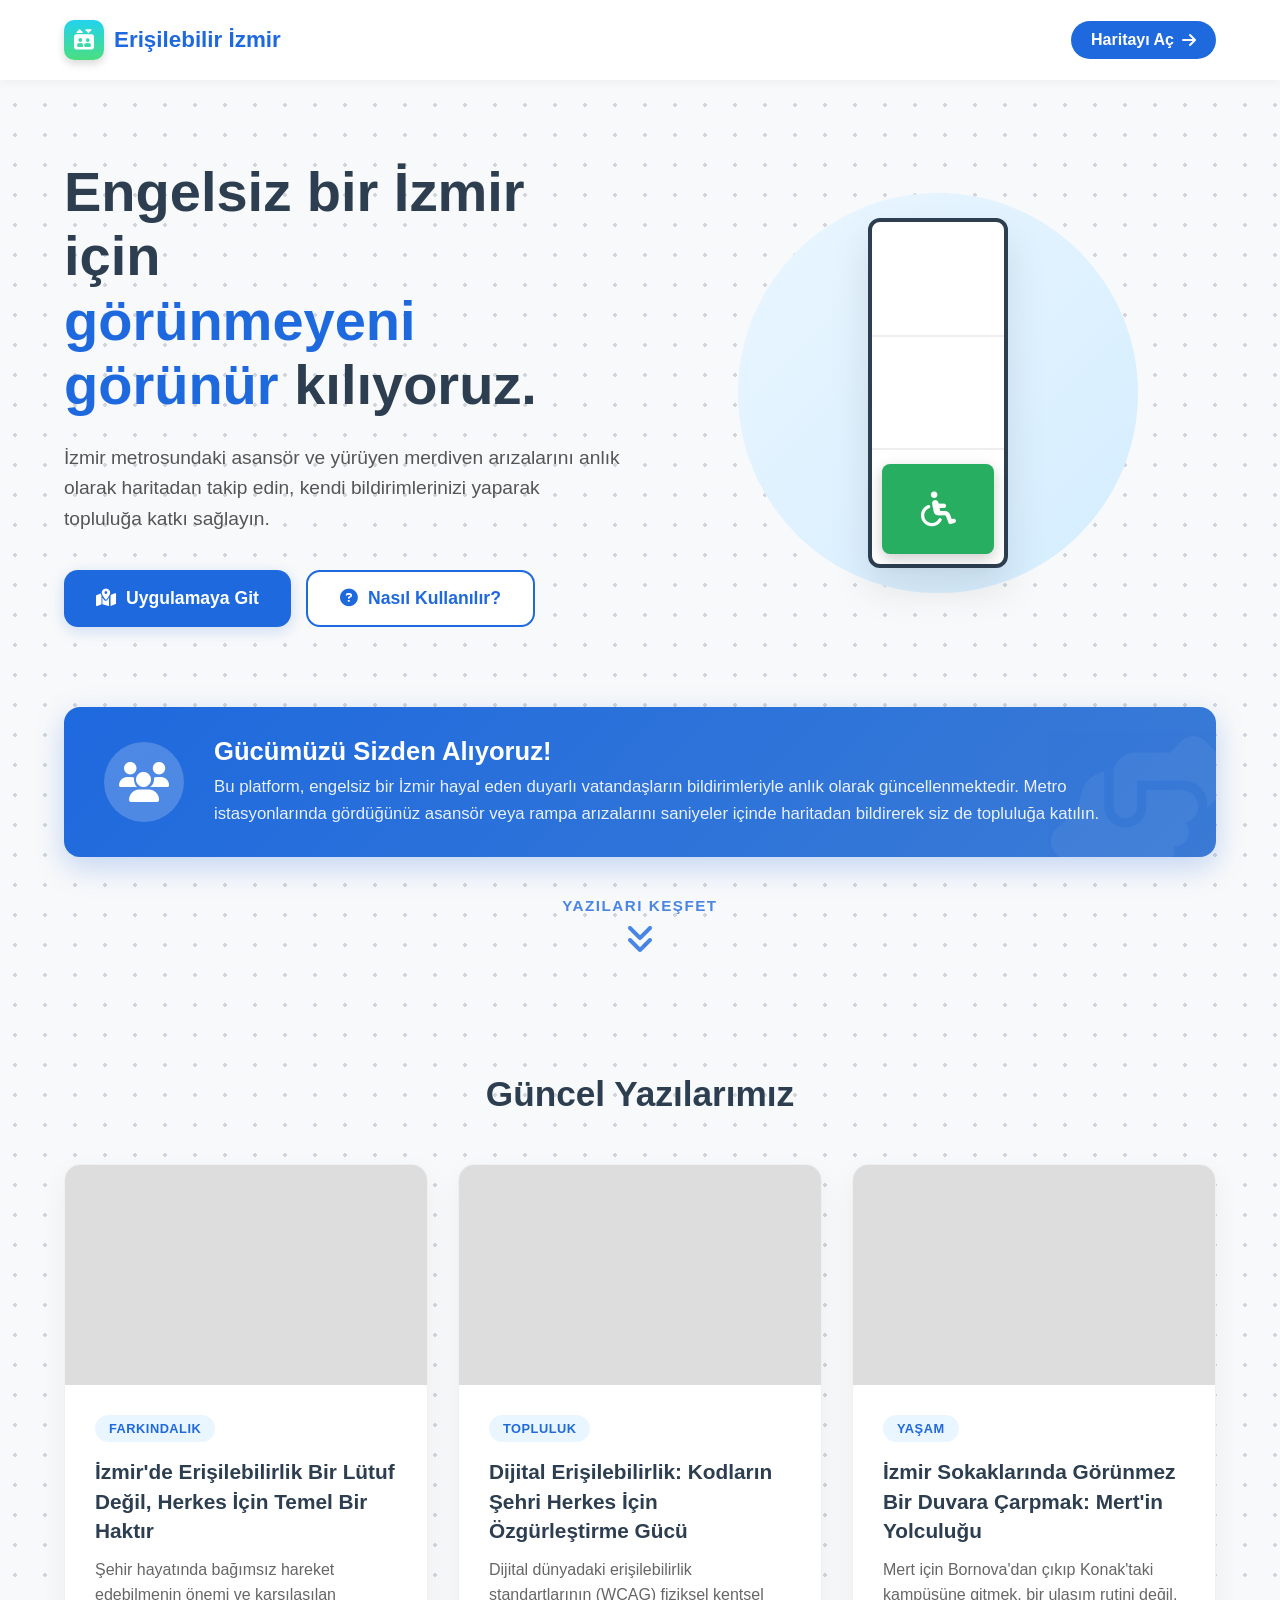
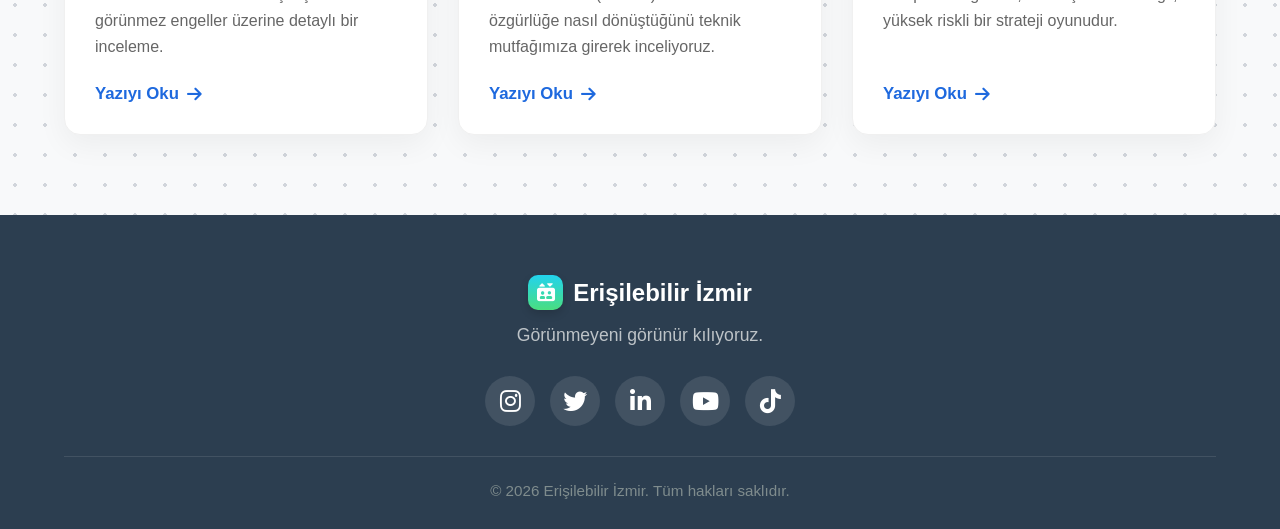
==== index.html @ b39ab87a "Update index.html" ====
<!DOCTYPE html>
<html lang="tr">
<head>
    <meta charset="UTF-8">
    <meta name="viewport" content="width=device-width, initial-scale=1.0">
    <title>Erişilebilir İzmir | Görünmeyeni Görünür Kılıyoruz</title>
    
    <link rel="stylesheet" href="https://cdnjs.cloudflare.com/ajax/libs/font-awesome/6.4.0/css/all.min.css">
    
    <style>
        :root {
            --primary: #1e69de;
            --secondary: #2c3e50;
            --bg-light: #f8f9fa;
            --success: #27ae60;
            --danger: #c0392b;
            --warning: #f39c12;
        }
        
        * { margin: 0; padding: 0; box-sizing: border-box; font-family: 'Segoe UI', Tahoma, Geneva, Verdana, sans-serif; }
        
        body { 
            background-color: var(--bg-light); 
            background-image: radial-gradient(#d1d5db 2px, transparent 2px);
            background-size: 30px 30px;
            color: #333; 
            overflow-x: hidden; 
            scroll-behavior: smooth; /* Yumuşak kaydırma efekti */
        }
        
        /* HEADER */
        header { display: flex; justify-content: space-between; align-items: center; padding: 20px 5%; background: white; box-shadow: 0 2px 10px rgba(0,0,0,0.05); position: sticky; top: 0; z-index: 100; }
        .brand { display: flex; align-items: center; gap: 10px; text-decoration: none; color: inherit; }
        .logo-box { width: 40px; height: 40px; background: linear-gradient(180deg, #22d3ee 0%, #4ade80 100%); border-radius: 10px; display: flex; align-items: center; justify-content: center; color: white; font-size: 20px; box-shadow: 0 4px 8px rgba(0,0,0,0.15); }
        .brand-title { font-size: 1.4rem; font-weight: 800; color: var(--primary); }
        .btn-header { background: var(--primary); color: white; padding: 10px 20px; border-radius: 30px; text-decoration: none; font-weight: 600; display: flex; align-items: center; gap: 8px; transition: 0.3s; }
        .btn-header:hover { transform: translateY(-2px); box-shadow: 0 4px 10px rgba(30,105,222,0.3); }

        /* HERO BÖLÜMÜ */
        .hero { 
            display: flex; 
            flex-direction: column;
            padding: 80px 5% 40px; 
            min-height: 85vh; 
        }
        
        .hero-content {
            display: flex;
            align-items: center;
            justify-content: space-between;
            gap: 40px;
            width: 100%;
        }

        .hero-text { flex: 1; text-align: left; max-width: 600px; }
        .hero-text h1 { font-size: 3.5rem; color: var(--secondary); margin-bottom: 25px; line-height: 1.15; }
        .hero-text h1 span { color: var(--primary); }
        .hero-text p { font-size: 1.2rem; color: #555; margin-bottom: 35px; line-height: 1.6; }
        
        .hero-buttons { display: flex; gap: 15px; justify-content: flex-start; flex-wrap: wrap; }
        .btn-large { padding: 16px 32px; font-size: 1.1rem; border-radius: 14px; cursor: pointer; border: none; display: flex; align-items: center; gap: 10px; font-weight: 700; transition: 0.3s; text-decoration: none; }
        .btn-map { background: var(--primary); color: white; box-shadow: 0 4px 15px rgba(30,105,222,0.2); }
        .btn-map:hover { background: #1557b0; transform: translateY(-3px); box-shadow: 0 8px 25px rgba(30,105,222,0.3); }
        .btn-tut { background: white; color: var(--primary); border: 2px solid var(--primary); }
        .btn-tut:hover { background: var(--primary-light); transform: translateY(-3px); }

        /* CSS ASANSÖR ANİMASYONU */
        .hero-visual { flex: 1; display: flex; justify-content: center; align-items: center; position: relative; }
        .visual-backdrop { position: absolute; width: 400px; height: 400px; background: linear-gradient(135deg, #eaf6ff 0%, #d4edff 100%); border-radius: 50%; z-index: 0; }
        .elevator-shaft { width: 140px; height: 350px; background: white; border: 4px solid var(--secondary); border-radius: 12px; position: relative; z-index: 1; padding: 10px; box-shadow: 0 20px 40px rgba(0,0,0,0.1); display: flex; flex-direction: column; justify-content: flex-end; overflow: visible; }
        .elevator-shaft::before { content: ''; position: absolute; width: 100%; height: 2px; background: #eee; top: 33%; left: 0; }
        .elevator-shaft::after { content: ''; position: absolute; width: 100%; height: 2px; background: #eee; top: 66%; left: 0; }
        .elevator-cabin { width: 100%; height: 90px; background: var(--success); border-radius: 8px; display: flex; justify-content: center; align-items: center; color: white; font-size: 35px; position: relative; z-index: 2; box-shadow: 0 5px 15px rgba(0,0,0,0.2); animation: elevatorJourney 10s infinite cubic-bezier(0.4, 0, 0.2, 1); }
        .cabin-icon { animation: iconChange 10s infinite; }

        @keyframes elevatorJourney {
            0%, 15% { transform: translateY(0); background: var(--success); box-shadow: 0 0 15px rgba(39, 174, 96, 0.4); }
            30% { transform: translateY(-230px); background: var(--success); box-shadow: 0 0 15px rgba(39, 174, 96, 0.4); } 
            35% { transform: translateY(-230px); background: var(--danger); box-shadow: 0 0 30px rgba(192, 57, 43, 0.8); } 
            40%, 55% { transform: translateY(-230px); background: var(--danger); box-shadow: 0 0 15px rgba(192, 57, 43, 0.5); } 
            60%, 75% { transform: translateY(-230px); background: var(--warning); box-shadow: 0 0 20px rgba(243, 156, 18, 0.6); } 
            80% { transform: translateY(-230px); background: var(--success); box-shadow: 0 0 15px rgba(39, 174, 96, 0.4); } 
            95%, 100% { transform: translateY(0); background: var(--success); box-shadow: 0 0 15px rgba(39, 174, 96, 0.4); } 
        }

        @keyframes iconChange {
            0%, 34% { transform: scale(1); }
            35%, 40% { transform: scale(1.2) rotate(10deg); } 
            41%, 100% { transform: scale(1); }
        }

        .floating-badge { position: absolute; background: white; padding: 8px 15px; border-radius: 20px; font-weight: 700; font-size: 0.85rem; box-shadow: 0 5px 15px rgba(0,0,0,0.1); opacity: 0; transition: 0.3s; z-index: 10; white-space: nowrap; }
        .badge-error { top: 10%; right: -70px; color: var(--danger); animation: showBadgeError 10s infinite; border: 2px solid var(--danger); }
        .badge-fix { bottom: 15%; left: -60px; color: var(--success); animation: showBadgeFix 10s infinite; border: 2px solid var(--success); }

        @keyframes showBadgeError {
            0%, 34% { opacity: 0; transform: translateY(10px); }
            35%, 55% { opacity: 1; transform: translateY(0); } 
            56%, 100% { opacity: 0; transform: translateY(-10px); }
        }
        @keyframes showBadgeFix {
            0%, 75% { opacity: 0; transform: translateY(10px); }
            80%, 95% { opacity: 1; transform: translateY(0); } 
            96%, 100% { opacity: 0; transform: translateY(-10px); }
        }

        /* TOPLULUK BANNER'I */
        .community-banner {
            margin-top: 80px;
            background: linear-gradient(135deg, var(--primary) 0%, #3a7bd5 100%);
            border-radius: 16px;
            padding: 30px 40px;
            color: white;
            display: flex;
            align-items: center;
            gap: 30px;
            box-shadow: 0 10px 30px rgba(30,105,222,0.25);
            width: 100%;
            position: relative;
            overflow: hidden;
        }
        .community-banner::before {
            content: '\f4c4'; /* El içi kalp ikonu */
            font-family: "Font Awesome 6 Free";
            font-weight: 900;
            position: absolute;
            right: -20px;
            bottom: -30px;
            font-size: 150px;
            opacity: 0.05;
        }
        .cb-icon {
            font-size: 2.5rem;
            background: rgba(255,255,255,0.2);
            width: 80px; height: 80px;
            display: flex; justify-content: center; align-items: center;
            border-radius: 50%;
            flex-shrink: 0;
        }
        .cb-text h3 { font-size: 1.6rem; margin-bottom: 8px; font-weight: 800; }
        .cb-text p { font-size: 1.05rem; opacity: 0.9; line-height: 1.6; }

        /* YENİ EKLENEN AŞAĞI KAYDIRMA OKU */
        .scroll-indicator {
            display: flex;
            flex-direction: column;
            align-items: center;
            justify-content: center;
            margin-top: 40px;
            color: var(--primary);
            text-decoration: none;
            cursor: pointer;
            opacity: 0.8;
            transition: 0.3s;
        }
        .scroll-indicator:hover {
            opacity: 1;
            transform: scale(1.05);
        }
        .scroll-indicator span {
            font-size: 0.95rem;
            font-weight: 700;
            letter-spacing: 1.5px;
            text-transform: uppercase;
            margin-bottom: 8px;
        }
        .scroll-indicator i {
            font-size: 2rem;
            animation: bounce 2s infinite;
        }
        @keyframes bounce {
            0%, 20%, 50%, 80%, 100% { transform: translateY(0); }
            40% { transform: translateY(-15px); }
            60% { transform: translateY(-7px); }
        }

        /* BLOG BÖLÜMÜ */
        .blog-section { padding: 80px 5%; scroll-margin-top: 80px; /* Tıklanınca başlık altında boşluk bırakır */ } 
        .section-title { text-align: center; font-size: 2.2rem; color: var(--secondary); margin-bottom: 50px; font-weight: 800; }
        .blog-grid { display: grid; grid-template-columns: repeat(auto-fit, minmax(300px, 1fr)); gap: 30px; max-width: 1200px; margin: 0 auto; }
        .blog-card { background: white; border-radius: 16px; overflow: hidden; box-shadow: 0 10px 30px rgba(0,0,0,0.05); transition: 0.3s; border: 1px solid #f0f0f0; display: flex; flex-direction: column; }
        .blog-card:hover { transform: translateY(-10px); box-shadow: 0 15px 40px rgba(0,0,0,0.1); border-color: var(--primary-light); }
        .blog-img { width: 100%; height: 220px; background-size: cover; background-position: center; background-color: #ddd; }
        .blog-content { padding: 30px; display: flex; flex-direction: column; flex: 1; }
        .blog-tag { align-self: flex-start; background: #eaf6ff; color: var(--primary); padding: 6px 14px; border-radius: 20px; font-size: 0.8rem; font-weight: 700; margin-bottom: 15px; text-transform: uppercase; letter-spacing: 0.5px; }
        .blog-content h3 { font-size: 1.3rem; color: var(--secondary); margin-bottom: 12px; line-height: 1.4; font-weight: 700; }
        .blog-content p { color: #666; font-size: 1rem; line-height: 1.6; margin-bottom: 25px; flex: 1; }
        .read-more { color: var(--primary); font-weight: 700; text-decoration: none; display: inline-flex; align-items: center; gap: 8px; font-size: 1.05rem; align-self: flex-start; }
        .read-more:hover { gap: 12px; transition: 0.2s; } 

        /* FOOTER & SOSYAL MEDYA */
        footer { background: var(--secondary); color: white; padding: 60px 5% 30px; text-align: center; }
        .footer-logo { display: flex; align-items: center; justify-content: center; gap: 10px; margin-bottom: 15px; }
        .footer-logo h2 { font-size: 1.5rem; }
        .footer-slogan { color: #bdc3c7; margin-bottom: 30px; font-size: 1.1rem; }
        .social-links { display: flex; justify-content: center; gap: 15px; margin-bottom: 30px; flex-wrap: wrap; }
        .social-links a { display: flex; align-items: center; justify-content: center; width: 50px; height: 50px; background: rgba(255,255,255,0.1); color: white; border-radius: 50%; font-size: 1.5rem; text-decoration: none; transition: 0.3s; }
        .social-links a:hover { background: var(--primary); transform: translateY(-5px); box-shadow: 0 10px 20px rgba(30,105,222,0.4); }
        .copyright { color: #7f8c8d; font-size: 0.95rem; border-top: 1px solid rgba(255,255,255,0.1); padding-top: 25px; margin-top: 20px; }

        /* TUTORIAL MODAL (POP-UP) */
        .modal-overlay { position: fixed; top: 0; left: 0; width: 100%; height: 100%; background: rgba(0,0,0,0.8); z-index: 2000; display: none; justify-content: center; align-items: center; backdrop-filter: blur(5px); }
        .modal-card { background: white; width: 90%; max-width: 450px; padding: 40px 30px; border-radius: 20px; text-align: center; position: relative; animation: popIn 0.3s ease; }
        @keyframes popIn { from { transform: scale(0.9); opacity: 0; } to { transform: scale(1); opacity: 1; } }
        .close-btn { position: absolute; top: 15px; right: 20px; font-size: 28px; color: #999; cursor: pointer; transition: 0.2s; }
        .close-btn:hover { color: var(--danger); }
        
        .slide { display: none; animation: fadeIn 0.4s; }
        .slide.active { display: block; }
        @keyframes fadeIn { from { opacity: 0; } to { opacity: 1; } }
        
        .slide-icon { width: 90px; height: 90px; background: #eaf6ff; color: var(--primary); border-radius: 50%; display: flex; justify-content: center; align-items: center; font-size: 3rem; margin: 0 auto 20px; }
        .slide h2 { color: var(--secondary); margin-bottom: 15px; font-size: 1.6rem; }
        .slide p { color: #666; line-height: 1.6; margin-bottom: 30px; font-size: 1.05rem; }
        
        .modal-footer { border-top: 1px solid #eee; padding-top: 25px; display: flex; flex-direction: column; align-items: center; gap: 20px; }
        .dots { display: flex; gap: 8px; }
        .dot { width: 10px; height: 10px; background: #ddd; border-radius: 50%; transition: 0.3s; }
        .dot.active { background: var(--primary); width: 25px; border-radius: 10px; }
        
        .btn-modal { width: 100%; padding: 16px; background: var(--primary); color: white; border: none; border-radius: 14px; font-size: 1.1rem; font-weight: bold; cursor: pointer; transition: 0.2s; }
        .btn-modal:hover { background: #1557b0; }

        /* MOBİL UYUMLULUK */
        @media (max-width: 768px) {
            .hero { padding: 40px 5% 40px; min-height: auto; }
            .hero-content { flex-direction: column; text-align: center; }
            .hero-text { text-align: center; }
            .hero h1 { font-size: 2.2rem; }
            .hero-buttons { justify-content: center; }
            .btn-large { width: 100%; justify-content: center; }
            
            .community-banner {
                flex-direction: column;
                text-align: center;
                padding: 25px 20px;
                margin-top: 50px;
            }
            .cb-text h3 { font-size: 1.4rem; }

            .hero-visual { margin-top: 30px; width: 100%; }
            .visual-backdrop { width: 250px; height: 250px; }
            .elevator-shaft { width: 100px; height: 250px; }
            .elevator-cabin { height: 65px; font-size: 25px; }
            @keyframes elevatorJourney {
                0%, 15% { transform: translateY(0); background: var(--success); box-shadow: 0 0 10px rgba(39, 174, 96, 0.4); } 
                30% { transform: translateY(-165px); background: var(--success); box-shadow: 0 0 10px rgba(39, 174, 96, 0.4); } 
                35% { transform: translateY(-165px); background: var(--danger); box-shadow: 0 0 20px rgba(192, 57, 43, 0.8); } 
                40%, 55% { transform: translateY(-165px); background: var(--danger); box-shadow: 0 0 10px rgba(192, 57, 43, 0.5); } 
                60%, 75% { transform: translateY(-165px); background: var(--warning); box-shadow: 0 0 15px rgba(243, 156, 18, 0.6); } 
                80% { transform: translateY(-165px); background: var(--success); box-shadow: 0 0 10px rgba(39, 174, 96, 0.4); } 
                95%, 100% { transform: translateY(0); background: var(--success); box-shadow: 0 0 10px rgba(39, 174, 96, 0.4); } 
            }
            .badge-error { top: -20px; right: auto; left: 50%; transform: translateX(-50%); font-size: 0.75rem; padding: 5px 10px; }
            .badge-fix { bottom: -20px; left: 50%; transform: translateX(-50%); font-size: 0.75rem; padding: 5px 10px; }
            @keyframes showBadgeError { 0%, 34% { opacity: 0; transform: translate(-50%, 10px); } 35%, 55% { opacity: 1; transform: translate(-50%, 0); } 56%, 100% { opacity: 0; transform: translate(-50%, -10px); } }
            @keyframes showBadgeFix { 0%, 75% { opacity: 0; transform: translate(-50%, 10px); } 80%, 95% { opacity: 1; transform: translate(-50%, 0); } 96%, 100% { opacity: 0; transform: translate(-50%, -10px); } }
            .brand-title { font-size: 1.2rem; }
            .btn-header span { display: none; } 
        }
    </style>
</head>
<body>

    <header>
        <a href="#" class="brand">
            <div class="logo-box"><i class="fas fa-elevator"></i></div>
            <h1 class="brand-title">Erişilebilir İzmir</h1>
        </a>
        <a href="harita.html" class="btn-header">
            <span>Haritayı Aç</span> <i class="fas fa-arrow-right"></i>
        </a>
    </header>

    <section class="hero">
        <div class="hero-content">
            <div class="hero-text">
                <h1>Engelsiz bir İzmir için<br><span>görünmeyeni görünür</span> kılıyoruz.</h1>
                <p>İzmir metrosundaki asansör ve yürüyen merdiven arızalarını anlık olarak haritadan takip edin, kendi bildirimlerinizi yaparak topluluğa katkı sağlayın.</p>
                
                <div class="hero-buttons">
                    <a href="harita.html" class="btn-large btn-map"><i class="fas fa-map-marked-alt"></i> Uygulamaya Git</a>
                    <button class="btn-large btn-tut" onclick="openTutorial()"><i class="fas fa-question-circle"></i> Nasıl Kullanılır?</button>
                </div>
            </div>

            <div class="hero-visual">
                <div class="visual-backdrop"></div>
                <div class="elevator-shaft">
                    <div class="floating-badge badge-error"><i class="fas fa-exclamation-triangle"></i> Arıza Bildirildi</div>
                    <div class="floating-badge badge-fix"><i class="fas fa-check-circle"></i> Sorun Yok</div>
                    <div class="elevator-cabin"><i class="fas fa-wheelchair cabin-icon"></i></div>
                </div>
            </div>
        </div>

        <div class="community-banner">
            <div class="cb-icon"><i class="fas fa-users"></i></div>
            <div class="cb-text">
                <h3>Gücümüzü Sizden Alıyoruz!</h3>
                <p>Bu platform, engelsiz bir İzmir hayal eden duyarlı vatandaşların bildirimleriyle anlık olarak güncellenmektedir. Metro istasyonlarında gördüğünüz asansör veya rampa arızalarını saniyeler içinde haritadan bildirerek siz de topluluğa katılın.</p>
            </div>
        </div>

        <a href="#blog" class="scroll-indicator">
            <span>Yazıları Keşfet</span>
            <i class="fas fa-angle-double-down"></i>
        </a>
    </section>

    <section class="blog-section" id="blog">
        <h2 class="section-title">Güncel Yazılarımız</h2>
        <div class="blog-grid">
            
            <article class="blog-card">
                <div class="blog-img" style="background-image: url('https://images.unsplash.com/photo-1573385419999-5f2122c60c87?auto=format&fit=crop&w=600&q=80');"></div>
                <div class="blog-content">
                    <span class="blog-tag">Farkındalık</span>
                    <h3>İzmir'de Erişilebilirlik Bir Lütuf Değil, Herkes İçin Temel Bir Haktır</h3>
                    <p>Şehir hayatında bağımsız hareket edebilmenin önemi ve karşılaşılan görünmez engeller üzerine detaylı bir inceleme.</p>
                    <a href="blog1.html" class="read-more">Yazıyı Oku <i class="fas fa-arrow-right"></i></a>
                </div>
            </article>

            <article class="blog-card">
                <div class="blog-img" style="background-image: url('https://images.unsplash.com/photo-1518092892973-2e061a9ba46c?auto=format&fit=crop&w=600&q=80');"></div>
                <div class="blog-content">
                    <span class="blog-tag">Topluluk</span>
                    <h3>Dijital Erişilebilirlik: Kodların Şehri Herkes İçin Özgürleştirme Gücü</h3>
                    <p>Dijital dünyadaki erişilebilirlik standartlarının (WCAG) fiziksel kentsel özgürlüğe nasıl dönüştüğünü teknik mutfağımıza girerek inceliyoruz.</p>
                    <a href="blog2.html" class="read-more">Yazıyı Oku <i class="fas fa-arrow-right"></i></a>
                </div>
            </article>

            <article class="blog-card">
                <div class="blog-img" style="background-image: url('https://images.unsplash.com/photo-1596752763261-26ec03b7a5a8?auto=format&fit=crop&w=600&q=80');"></div>
                <div class="blog-content">
                    <span class="blog-tag">Yaşam</span>
                    <h3>İzmir Sokaklarında Görünmez Bir Duvara Çarpmak: Mert'in Yolculuğu</h3>
                    <p>Mert için Bornova'dan çıkıp Konak'taki kampüsüne gitmek, bir ulaşım rutini değil, yüksek riskli bir strateji oyunudur.</p>
                    <a href="blog3.html" class="read-more">Yazıyı Oku <i class="fas fa-arrow-right"></i></a>
                </div>
            </article>

        </div>
    </section>

    <footer>
        <div class="footer-logo">
            <div class="logo-box" style="width: 35px; height: 35px; font-size: 18px;"><i class="fas fa-elevator"></i></div>
            <h2>Erişilebilir İzmir</h2>
        </div>
        <p class="footer-slogan">Görünmeyeni görünür kılıyoruz.</p>
        <div class="social-links">
            <a href="https://www.instagram.com/gorunmeyenigoster/" target="_blank" rel="noopener noreferrer" aria-label="Instagram"><i class="fab fa-instagram"></i></a>
            <a href="#" aria-label="Twitter"><i class="fab fa-twitter"></i></a>
            <a href="#" aria-label="LinkedIn"><i class="fab fa-linkedin-in"></i></a>
            <a href="#" aria-label="YouTube"><i class="fab fa-youtube"></i></a>
            <a href="#" aria-label="TikTok"><i class="fab fa-tiktok"></i></a>
        </div>
        <div class="copyright">© 2026 Erişilebilir İzmir. Tüm hakları saklıdır.</div>
    </footer>

    <div class="modal-overlay" id="tutorialModal">
        <div class="modal-card">
            <span class="close-btn" onclick="closeTutorial()">&times;</span>
            <div class="slide active">
                <div class="slide-icon"><i class="fas fa-map-marked-alt"></i></div>
                <h2>Durumu Kontrol Edin</h2>
                <p>Haritadaki <b style="color:var(--success);">Yeşil</b> istasyonlar sorunsuz çalıştığını, <b style="color:var(--danger);">Kırmızı</b> istasyonlar ise asansör veya yürüyen merdiven arızası olduğunu gösterir.</p>
            </div>
            <div class="slide">
                <div class="slide-icon"><i class="fas fa-bullhorn"></i></div>
                <h2>Siz de Bildirin</h2>
                <p>Gittiğiniz istasyonda bir arıza görürseniz, haritadan istasyonu seçip arızayı bildirin. Böylece yola çıkacak diğer insanlara yardım etmiş olursunuz.</p>
            </div>
            <div class="slide">
                <div class="slide-icon"><i class="fas fa-star"></i></div>
                <h2>Puan Toplayın</h2>
                <p>Yaptığınız her doğru bildirim ve doğrulama size puan kazandırır. Seviye atlayarak Erişilebilir İzmir topluluğunun güvenilir bir elçisi olun.</p>
            </div>
            <div class="modal-footer">
                <div class="dots"><span class="dot active"></span><span class="dot"></span><span class="dot"></span></div>
                <button class="btn-modal" id="nextBtn" onclick="nextSlide()">İleri</button>
            </div>
        </div>
    </div>

    <script>
        let currentSlide = 0;
        const slides = document.querySelectorAll('.slide');
        const dots = document.querySelectorAll('.dot');
        const modal = document.getElementById('tutorialModal');
        const nextBtn = document.getElementById('nextBtn');

        function openTutorial() { modal.style.display = 'flex'; currentSlide = 0; updateUI(); }
        function closeTutorial() { modal.style.display = 'none'; }
        function nextSlide() {
            if (currentSlide < slides.length - 1) { currentSlide++; updateUI(); } 
            else { window.location.href = 'harita.html'; }
        }
        function updateUI() {
            slides.forEach((s, index) => { s.classList.remove('active'); dots[index].classList.remove('active'); });
            slides[currentSlide].classList.add('active'); dots[currentSlide].classList.add('active');
            if (currentSlide === slides.length - 1) {
                nextBtn.innerText = "Haritayı Aç 🚀";
                nextBtn.style.backgroundColor = "var(--success)";
            } else {
                nextBtn.innerText = "İleri";
                nextBtn.style.backgroundColor = "var(--primary)";
            }
        }
    </script>
</body>
</html>
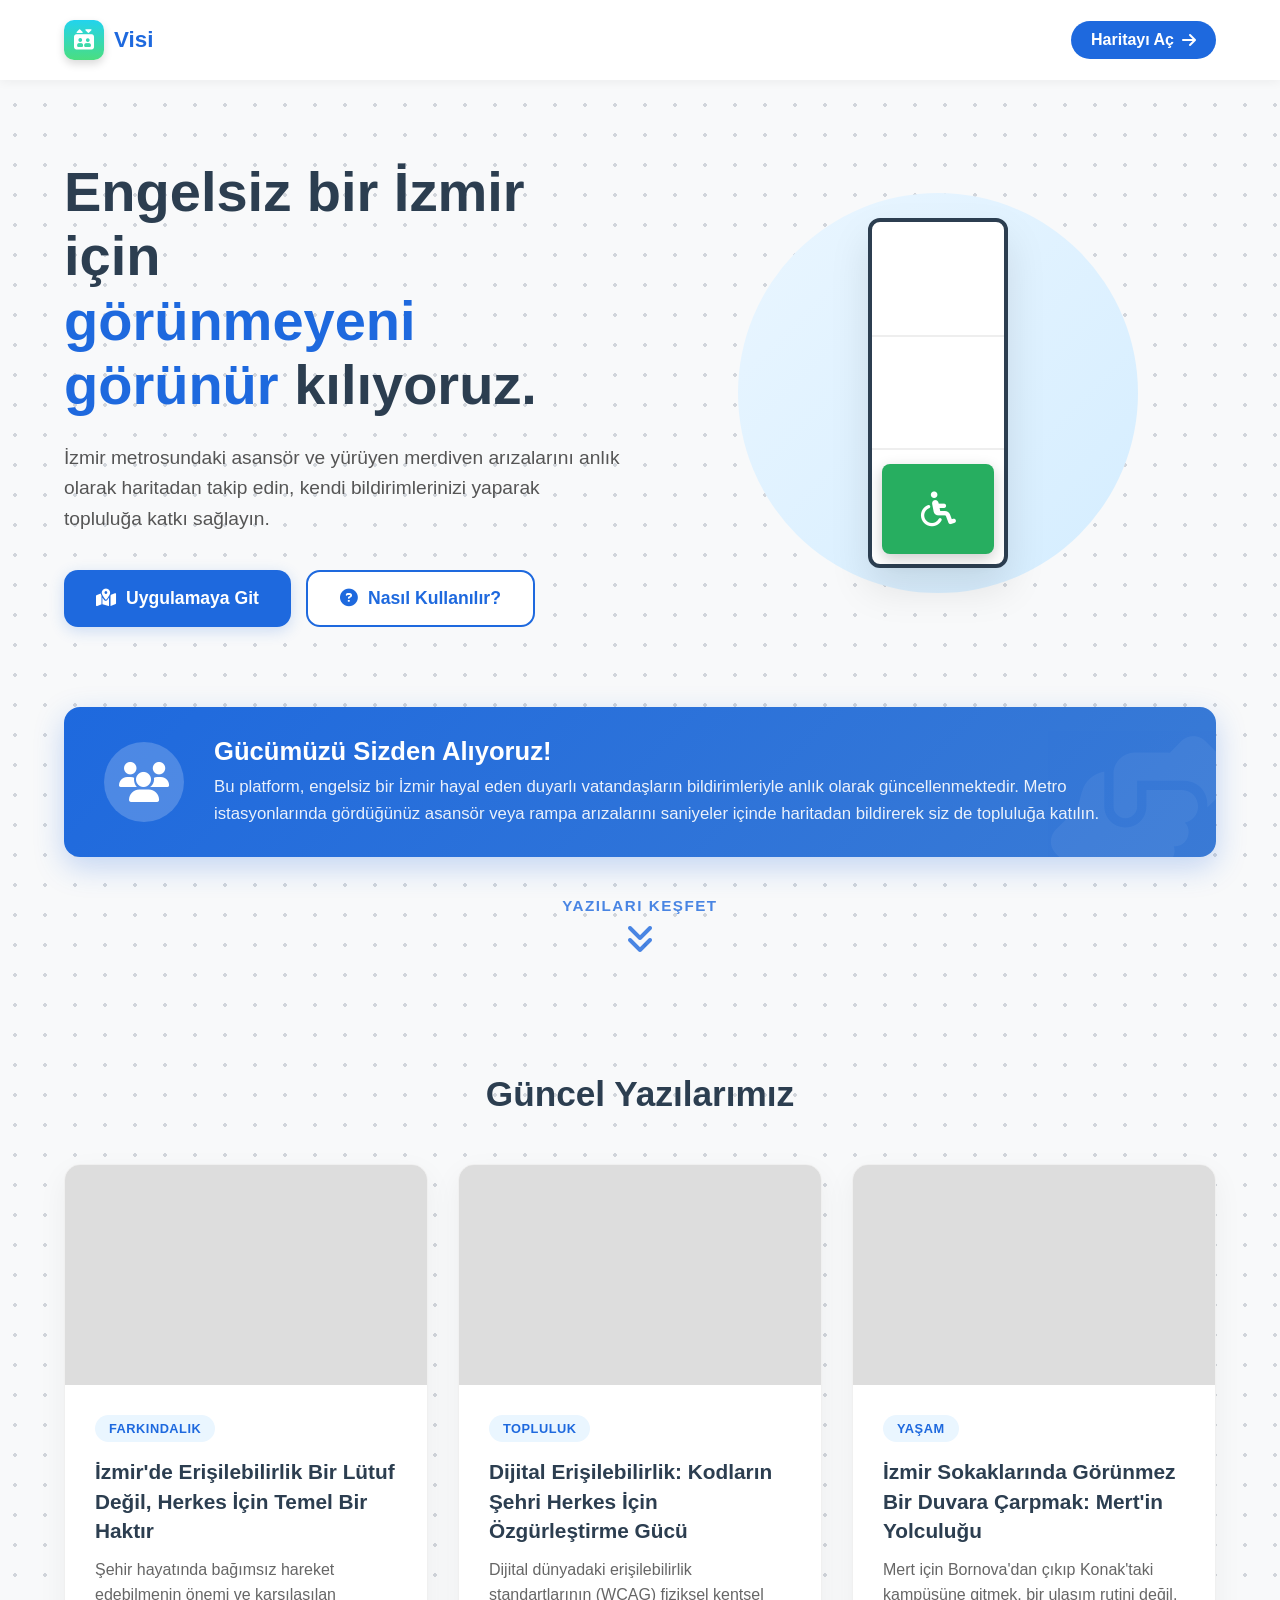
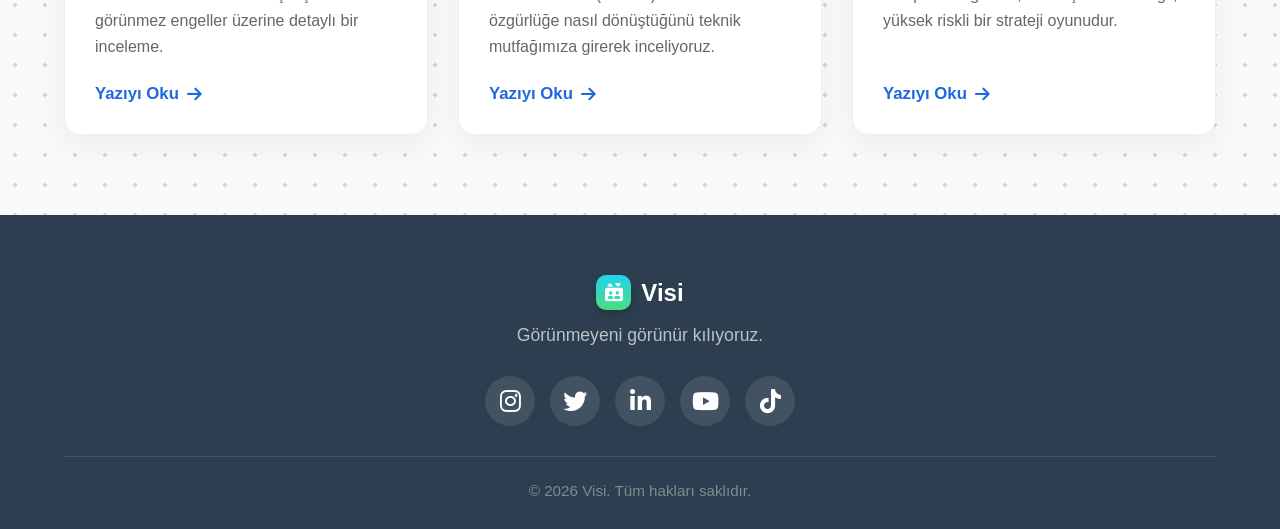
==== commit 739c5722: "Update index.html" ====
--- a/index.html
+++ b/index.html
@@ -3,7 +3,7 @@
 <head>
     <meta charset="UTF-8">
     <meta name="viewport" content="width=device-width, initial-scale=1.0">
-    <title>Erişilebilir İzmir | Görünmeyeni Görünür Kılıyoruz</title>
+    <title>Visi | Görünmeyeni Görünür Kılıyoruz</title>
     
     <link rel="stylesheet" href="https://cdnjs.cloudflare.com/ajax/libs/font-awesome/6.4.0/css/all.min.css">
     
@@ -25,10 +25,9 @@
             background-size: 30px 30px;
             color: #333; 
             overflow-x: hidden; 
-            scroll-behavior: smooth; /* Yumuşak kaydırma efekti */
+            scroll-behavior: smooth;
         }
         
-        /* HEADER */
         header { display: flex; justify-content: space-between; align-items: center; padding: 20px 5%; background: white; box-shadow: 0 2px 10px rgba(0,0,0,0.05); position: sticky; top: 0; z-index: 100; }
         .brand { display: flex; align-items: center; gap: 10px; text-decoration: none; color: inherit; }
         .logo-box { width: 40px; height: 40px; background: linear-gradient(180deg, #22d3ee 0%, #4ade80 100%); border-radius: 10px; display: flex; align-items: center; justify-content: center; color: white; font-size: 20px; box-shadow: 0 4px 8px rgba(0,0,0,0.15); }
@@ -36,22 +35,8 @@
         .btn-header { background: var(--primary); color: white; padding: 10px 20px; border-radius: 30px; text-decoration: none; font-weight: 600; display: flex; align-items: center; gap: 8px; transition: 0.3s; }
         .btn-header:hover { transform: translateY(-2px); box-shadow: 0 4px 10px rgba(30,105,222,0.3); }
 
-        /* HERO BÖLÜMÜ */
-        .hero { 
-            display: flex; 
-            flex-direction: column;
-            padding: 80px 5% 40px; 
-            min-height: 85vh; 
-        }
-        
-        .hero-content {
-            display: flex;
-            align-items: center;
-            justify-content: space-between;
-            gap: 40px;
-            width: 100%;
-        }
-
+        .hero { display: flex; flex-direction: column; padding: 80px 5% 40px; min-height: 85vh; }
+        .hero-content { display: flex; align-items: center; justify-content: space-between; gap: 40px; width: 100%; }
         .hero-text { flex: 1; text-align: left; max-width: 600px; }
         .hero-text h1 { font-size: 3.5rem; color: var(--secondary); margin-bottom: 25px; line-height: 1.15; }
         .hero-text h1 span { color: var(--primary); }
@@ -64,7 +49,6 @@
         .btn-tut { background: white; color: var(--primary); border: 2px solid var(--primary); }
         .btn-tut:hover { background: var(--primary-light); transform: translateY(-3px); }
 
-        /* CSS ASANSÖR ANİMASYONU */
         .hero-visual { flex: 1; display: flex; justify-content: center; align-items: center; position: relative; }
         .visual-backdrop { position: absolute; width: 400px; height: 400px; background: linear-gradient(135deg, #eaf6ff 0%, #d4edff 100%); border-radius: 50%; z-index: 0; }
         .elevator-shaft { width: 140px; height: 350px; background: white; border: 4px solid var(--secondary); border-radius: 12px; position: relative; z-index: 1; padding: 10px; box-shadow: 0 20px 40px rgba(0,0,0,0.1); display: flex; flex-direction: column; justify-content: flex-end; overflow: visible; }
@@ -104,7 +88,6 @@
             96%, 100% { opacity: 0; transform: translateY(-10px); }
         }
 
-        /* TOPLULUK BANNER'I */
         .community-banner {
             margin-top: 80px;
             background: linear-gradient(135deg, var(--primary) 0%, #3a7bd5 100%);
@@ -120,7 +103,7 @@
             overflow: hidden;
         }
         .community-banner::before {
-            content: '\f4c4'; /* El içi kalp ikonu */
+            content: '\f4c4';
             font-family: "Font Awesome 6 Free";
             font-weight: 900;
             position: absolute;
@@ -129,53 +112,17 @@
             font-size: 150px;
             opacity: 0.05;
         }
-        .cb-icon {
-            font-size: 2.5rem;
-            background: rgba(255,255,255,0.2);
-            width: 80px; height: 80px;
-            display: flex; justify-content: center; align-items: center;
-            border-radius: 50%;
-            flex-shrink: 0;
-        }
+        .cb-icon { font-size: 2.5rem; background: rgba(255,255,255,0.2); width: 80px; height: 80px; display: flex; justify-content: center; align-items: center; border-radius: 50%; flex-shrink: 0; }
         .cb-text h3 { font-size: 1.6rem; margin-bottom: 8px; font-weight: 800; }
         .cb-text p { font-size: 1.05rem; opacity: 0.9; line-height: 1.6; }
 
-        /* YENİ EKLENEN AŞAĞI KAYDIRMA OKU */
-        .scroll-indicator {
-            display: flex;
-            flex-direction: column;
-            align-items: center;
-            justify-content: center;
-            margin-top: 40px;
-            color: var(--primary);
-            text-decoration: none;
-            cursor: pointer;
-            opacity: 0.8;
-            transition: 0.3s;
-        }
-        .scroll-indicator:hover {
-            opacity: 1;
-            transform: scale(1.05);
-        }
-        .scroll-indicator span {
-            font-size: 0.95rem;
-            font-weight: 700;
-            letter-spacing: 1.5px;
-            text-transform: uppercase;
-            margin-bottom: 8px;
-        }
-        .scroll-indicator i {
-            font-size: 2rem;
-            animation: bounce 2s infinite;
-        }
-        @keyframes bounce {
-            0%, 20%, 50%, 80%, 100% { transform: translateY(0); }
-            40% { transform: translateY(-15px); }
-            60% { transform: translateY(-7px); }
-        }
-
-        /* BLOG BÖLÜMÜ */
-        .blog-section { padding: 80px 5%; scroll-margin-top: 80px; /* Tıklanınca başlık altında boşluk bırakır */ } 
+        .scroll-indicator { display: flex; flex-direction: column; align-items: center; justify-content: center; margin-top: 40px; color: var(--primary); text-decoration: none; cursor: pointer; opacity: 0.8; transition: 0.3s; }
+        .scroll-indicator:hover { opacity: 1; transform: scale(1.05); }
+        .scroll-indicator span { font-size: 0.95rem; font-weight: 700; letter-spacing: 1.5px; text-transform: uppercase; margin-bottom: 8px; }
+        .scroll-indicator i { font-size: 2rem; animation: bounce 2s infinite; }
+        @keyframes bounce { 0%, 20%, 50%, 80%, 100% { transform: translateY(0); } 40% { transform: translateY(-15px); } 60% { transform: translateY(-7px); } }
+
+        .blog-section { padding: 80px 5%; scroll-margin-top: 80px; } 
         .section-title { text-align: center; font-size: 2.2rem; color: var(--secondary); margin-bottom: 50px; font-weight: 800; }
         .blog-grid { display: grid; grid-template-columns: repeat(auto-fit, minmax(300px, 1fr)); gap: 30px; max-width: 1200px; margin: 0 auto; }
         .blog-card { background: white; border-radius: 16px; overflow: hidden; box-shadow: 0 10px 30px rgba(0,0,0,0.05); transition: 0.3s; border: 1px solid #f0f0f0; display: flex; flex-direction: column; }
@@ -188,7 +135,6 @@
         .read-more { color: var(--primary); font-weight: 700; text-decoration: none; display: inline-flex; align-items: center; gap: 8px; font-size: 1.05rem; align-self: flex-start; }
         .read-more:hover { gap: 12px; transition: 0.2s; } 
 
-        /* FOOTER & SOSYAL MEDYA */
         footer { background: var(--secondary); color: white; padding: 60px 5% 30px; text-align: center; }
         .footer-logo { display: flex; align-items: center; justify-content: center; gap: 10px; margin-bottom: 15px; }
         .footer-logo h2 { font-size: 1.5rem; }
@@ -198,30 +144,24 @@
         .social-links a:hover { background: var(--primary); transform: translateY(-5px); box-shadow: 0 10px 20px rgba(30,105,222,0.4); }
         .copyright { color: #7f8c8d; font-size: 0.95rem; border-top: 1px solid rgba(255,255,255,0.1); padding-top: 25px; margin-top: 20px; }
 
-        /* TUTORIAL MODAL (POP-UP) */
         .modal-overlay { position: fixed; top: 0; left: 0; width: 100%; height: 100%; background: rgba(0,0,0,0.8); z-index: 2000; display: none; justify-content: center; align-items: center; backdrop-filter: blur(5px); }
         .modal-card { background: white; width: 90%; max-width: 450px; padding: 40px 30px; border-radius: 20px; text-align: center; position: relative; animation: popIn 0.3s ease; }
         @keyframes popIn { from { transform: scale(0.9); opacity: 0; } to { transform: scale(1); opacity: 1; } }
         .close-btn { position: absolute; top: 15px; right: 20px; font-size: 28px; color: #999; cursor: pointer; transition: 0.2s; }
         .close-btn:hover { color: var(--danger); }
-        
         .slide { display: none; animation: fadeIn 0.4s; }
         .slide.active { display: block; }
         @keyframes fadeIn { from { opacity: 0; } to { opacity: 1; } }
-        
         .slide-icon { width: 90px; height: 90px; background: #eaf6ff; color: var(--primary); border-radius: 50%; display: flex; justify-content: center; align-items: center; font-size: 3rem; margin: 0 auto 20px; }
         .slide h2 { color: var(--secondary); margin-bottom: 15px; font-size: 1.6rem; }
         .slide p { color: #666; line-height: 1.6; margin-bottom: 30px; font-size: 1.05rem; }
-        
         .modal-footer { border-top: 1px solid #eee; padding-top: 25px; display: flex; flex-direction: column; align-items: center; gap: 20px; }
         .dots { display: flex; gap: 8px; }
         .dot { width: 10px; height: 10px; background: #ddd; border-radius: 50%; transition: 0.3s; }
         .dot.active { background: var(--primary); width: 25px; border-radius: 10px; }
-        
         .btn-modal { width: 100%; padding: 16px; background: var(--primary); color: white; border: none; border-radius: 14px; font-size: 1.1rem; font-weight: bold; cursor: pointer; transition: 0.2s; }
         .btn-modal:hover { background: #1557b0; }
 
-        /* MOBİL UYUMLULUK */
         @media (max-width: 768px) {
             .hero { padding: 40px 5% 40px; min-height: auto; }
             .hero-content { flex-direction: column; text-align: center; }
@@ -229,15 +169,8 @@
             .hero h1 { font-size: 2.2rem; }
             .hero-buttons { justify-content: center; }
             .btn-large { width: 100%; justify-content: center; }
-            
-            .community-banner {
-                flex-direction: column;
-                text-align: center;
-                padding: 25px 20px;
-                margin-top: 50px;
-            }
+            .community-banner { flex-direction: column; text-align: center; padding: 25px 20px; margin-top: 50px; }
             .cb-text h3 { font-size: 1.4rem; }
-
             .hero-visual { margin-top: 30px; width: 100%; }
             .visual-backdrop { width: 250px; height: 250px; }
             .elevator-shaft { width: 100px; height: 250px; }
@@ -265,7 +198,7 @@
     <header>
         <a href="#" class="brand">
             <div class="logo-box"><i class="fas fa-elevator"></i></div>
-            <h1 class="brand-title">Erişilebilir İzmir</h1>
+            <h1 class="brand-title">Visi</h1>
         </a>
         <a href="harita.html" class="btn-header">
             <span>Haritayı Aç</span> <i class="fas fa-arrow-right"></i>
@@ -348,7 +281,7 @@
     <footer>
         <div class="footer-logo">
             <div class="logo-box" style="width: 35px; height: 35px; font-size: 18px;"><i class="fas fa-elevator"></i></div>
-            <h2>Erişilebilir İzmir</h2>
+            <h2>Visi</h2>
         </div>
         <p class="footer-slogan">Görünmeyeni görünür kılıyoruz.</p>
         <div class="social-links">
@@ -358,7 +291,7 @@
             <a href="#" aria-label="YouTube"><i class="fab fa-youtube"></i></a>
             <a href="#" aria-label="TikTok"><i class="fab fa-tiktok"></i></a>
         </div>
-        <div class="copyright">© 2026 Erişilebilir İzmir. Tüm hakları saklıdır.</div>
+        <div class="copyright">© 2026 Visi. Tüm hakları saklıdır.</div>
     </footer>
 
     <div class="modal-overlay" id="tutorialModal">
@@ -377,7 +310,7 @@
             <div class="slide">
                 <div class="slide-icon"><i class="fas fa-star"></i></div>
                 <h2>Puan Toplayın</h2>
-                <p>Yaptığınız her doğru bildirim ve doğrulama size puan kazandırır. Seviye atlayarak Erişilebilir İzmir topluluğunun güvenilir bir elçisi olun.</p>
+                <p>Yaptığınız her doğru bildirim ve doğrulama size puan kazandırır. Seviye atlayarak Visi topluluğunun güvenilir bir elçisi olun.</p>
             </div>
             <div class="modal-footer">
                 <div class="dots"><span class="dot active"></span><span class="dot"></span><span class="dot"></span></div>
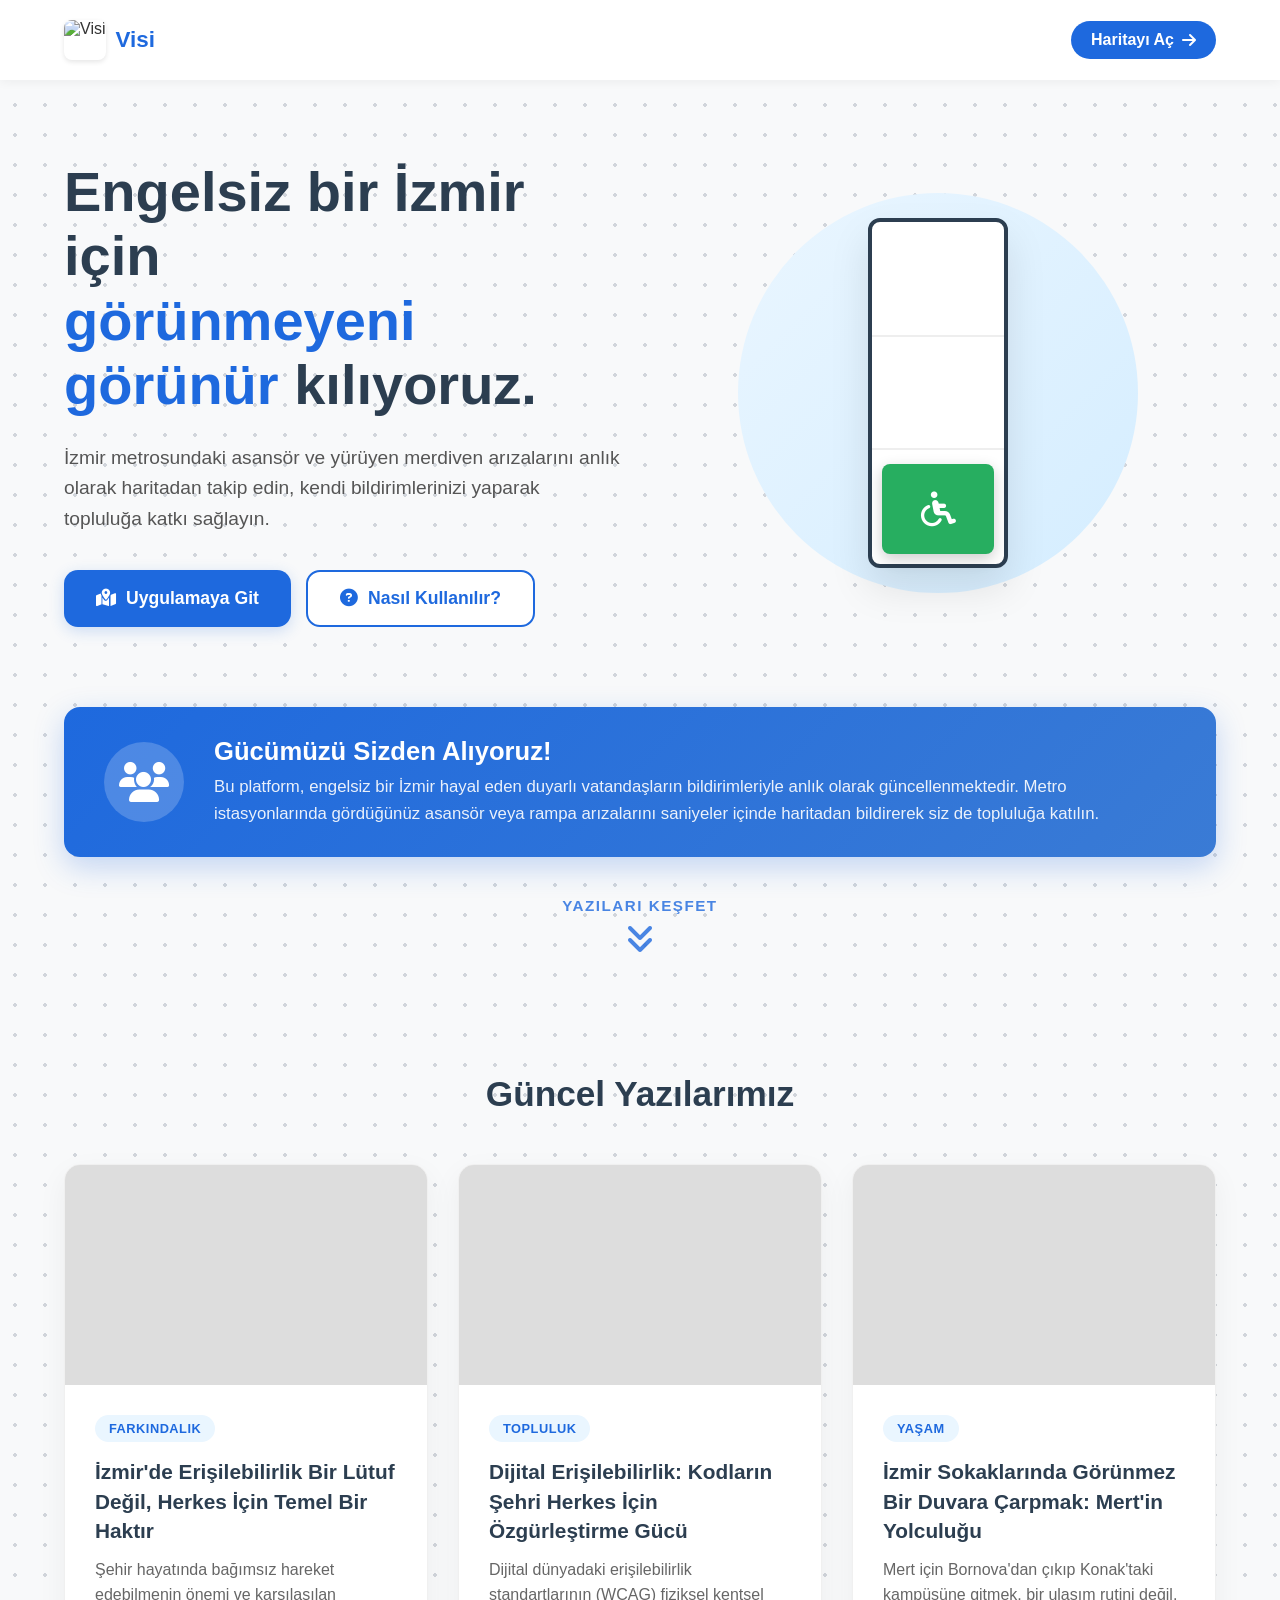
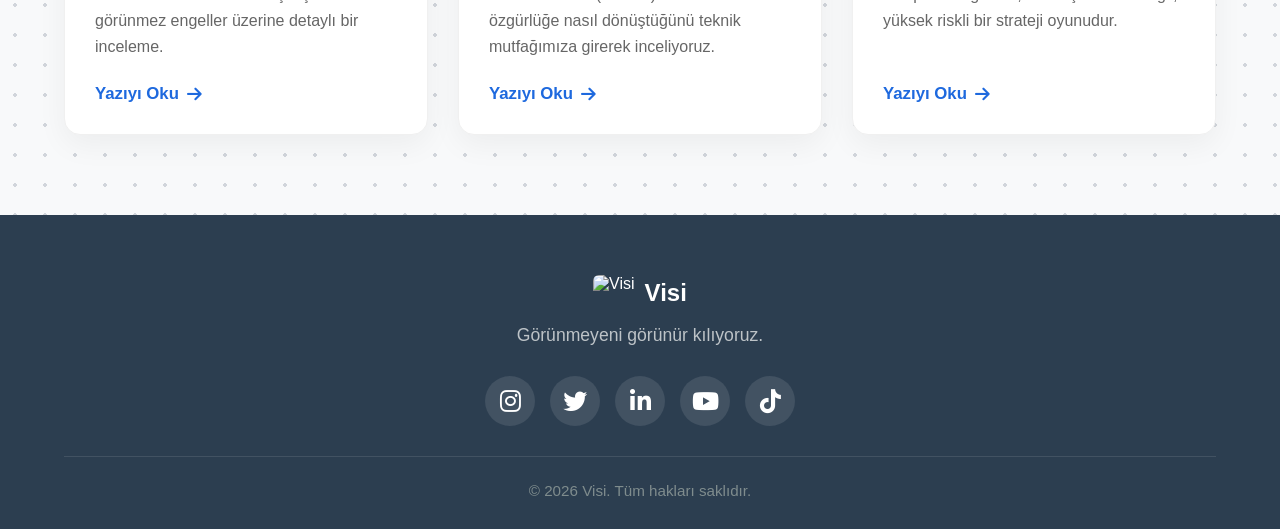
==== commit 74be08a7: "Update index.html" ====
--- a/index.html
+++ b/index.html
@@ -28,15 +28,38 @@
             scroll-behavior: smooth;
         }
         
+        /* HEADER */
         header { display: flex; justify-content: space-between; align-items: center; padding: 20px 5%; background: white; box-shadow: 0 2px 10px rgba(0,0,0,0.05); position: sticky; top: 0; z-index: 100; }
         .brand { display: flex; align-items: center; gap: 10px; text-decoration: none; color: inherit; }
-        .logo-box { width: 40px; height: 40px; background: linear-gradient(180deg, #22d3ee 0%, #4ade80 100%); border-radius: 10px; display: flex; align-items: center; justify-content: center; color: white; font-size: 20px; box-shadow: 0 4px 8px rgba(0,0,0,0.15); }
+        
+        /* LOGO STİLİ GÜNCELLENDİ (PNG Resim İçin) */
+        .logo-img {
+            height: 40px; /* Üst menü için yükseklik */
+            width: auto; /* Genişlik otomatik ayarlansın */
+            border-radius: 8px; /* Hafif yuvarlak köşeler */
+            box-shadow: 0 2px 5px rgba(0,0,0,0.1); /* Hafif gölge */
+        }
+
         .brand-title { font-size: 1.4rem; font-weight: 800; color: var(--primary); }
         .btn-header { background: var(--primary); color: white; padding: 10px 20px; border-radius: 30px; text-decoration: none; font-weight: 600; display: flex; align-items: center; gap: 8px; transition: 0.3s; }
         .btn-header:hover { transform: translateY(-2px); box-shadow: 0 4px 10px rgba(30,105,222,0.3); }
 
-        .hero { display: flex; flex-direction: column; padding: 80px 5% 40px; min-height: 85vh; }
-        .hero-content { display: flex; align-items: center; justify-content: space-between; gap: 40px; width: 100%; }
+        /* HERO BÖLÜMÜ */
+        .hero { 
+            display: flex; 
+            flex-direction: column;
+            padding: 80px 5% 40px; 
+            min-height: 85vh; 
+        }
+        
+        .hero-content {
+            display: flex;
+            align-items: center;
+            justify-content: space-between;
+            gap: 40px;
+            width: 100%;
+        }
+
         .hero-text { flex: 1; text-align: left; max-width: 600px; }
         .hero-text h1 { font-size: 3.5rem; color: var(--secondary); margin-bottom: 25px; line-height: 1.15; }
         .hero-text h1 span { color: var(--primary); }
@@ -49,6 +72,7 @@
         .btn-tut { background: white; color: var(--primary); border: 2px solid var(--primary); }
         .btn-tut:hover { background: var(--primary-light); transform: translateY(-3px); }
 
+        /* CSS ASANSÖR ANİMASYONU */
         .hero-visual { flex: 1; display: flex; justify-content: center; align-items: center; position: relative; }
         .visual-backdrop { position: absolute; width: 400px; height: 400px; background: linear-gradient(135deg, #eaf6ff 0%, #d4edff 100%); border-radius: 50%; z-index: 0; }
         .elevator-shaft { width: 140px; height: 350px; background: white; border: 4px solid var(--secondary); border-radius: 12px; position: relative; z-index: 1; padding: 10px; box-shadow: 0 20px 40px rgba(0,0,0,0.1); display: flex; flex-direction: column; justify-content: flex-end; overflow: visible; }
@@ -88,6 +112,7 @@
             96%, 100% { opacity: 0; transform: translateY(-10px); }
         }
 
+        /* TOPLULUK BANNER'I */
         .community-banner {
             margin-top: 80px;
             background: linear-gradient(135deg, var(--primary) 0%, #3a7bd5 100%);
@@ -102,26 +127,18 @@
             position: relative;
             overflow: hidden;
         }
-        .community-banner::before {
-            content: '\f4c4';
-            font-family: "Font Awesome 6 Free";
-            font-weight: 900;
-            position: absolute;
-            right: -20px;
-            bottom: -30px;
-            font-size: 150px;
-            opacity: 0.05;
-        }
         .cb-icon { font-size: 2.5rem; background: rgba(255,255,255,0.2); width: 80px; height: 80px; display: flex; justify-content: center; align-items: center; border-radius: 50%; flex-shrink: 0; }
         .cb-text h3 { font-size: 1.6rem; margin-bottom: 8px; font-weight: 800; }
         .cb-text p { font-size: 1.05rem; opacity: 0.9; line-height: 1.6; }
 
+        /* AŞAĞI KAYDIRMA OKU */
         .scroll-indicator { display: flex; flex-direction: column; align-items: center; justify-content: center; margin-top: 40px; color: var(--primary); text-decoration: none; cursor: pointer; opacity: 0.8; transition: 0.3s; }
         .scroll-indicator:hover { opacity: 1; transform: scale(1.05); }
         .scroll-indicator span { font-size: 0.95rem; font-weight: 700; letter-spacing: 1.5px; text-transform: uppercase; margin-bottom: 8px; }
         .scroll-indicator i { font-size: 2rem; animation: bounce 2s infinite; }
         @keyframes bounce { 0%, 20%, 50%, 80%, 100% { transform: translateY(0); } 40% { transform: translateY(-15px); } 60% { transform: translateY(-7px); } }
 
+        /* BLOG BÖLÜMÜ */
         .blog-section { padding: 80px 5%; scroll-margin-top: 80px; } 
         .section-title { text-align: center; font-size: 2.2rem; color: var(--secondary); margin-bottom: 50px; font-weight: 800; }
         .blog-grid { display: grid; grid-template-columns: repeat(auto-fit, minmax(300px, 1fr)); gap: 30px; max-width: 1200px; margin: 0 auto; }
@@ -135,30 +152,43 @@
         .read-more { color: var(--primary); font-weight: 700; text-decoration: none; display: inline-flex; align-items: center; gap: 8px; font-size: 1.05rem; align-self: flex-start; }
         .read-more:hover { gap: 12px; transition: 0.2s; } 
 
+        /* FOOTER & SOSYAL MEDYA */
         footer { background: var(--secondary); color: white; padding: 60px 5% 30px; text-align: center; }
         .footer-logo { display: flex; align-items: center; justify-content: center; gap: 10px; margin-bottom: 15px; }
-        .footer-logo h2 { font-size: 1.5rem; }
+        
+        /* FOOTER LOGO STİLİ (PNG İçin) */
+        .footer-logo-img {
+            height: 35px; /* Footer için daha küçük */
+            width: auto;
+            border-radius: 6px;
+        }
+
         .footer-slogan { color: #bdc3c7; margin-bottom: 30px; font-size: 1.1rem; }
         .social-links { display: flex; justify-content: center; gap: 15px; margin-bottom: 30px; flex-wrap: wrap; }
         .social-links a { display: flex; align-items: center; justify-content: center; width: 50px; height: 50px; background: rgba(255,255,255,0.1); color: white; border-radius: 50%; font-size: 1.5rem; text-decoration: none; transition: 0.3s; }
         .social-links a:hover { background: var(--primary); transform: translateY(-5px); box-shadow: 0 10px 20px rgba(30,105,222,0.4); }
         .copyright { color: #7f8c8d; font-size: 0.95rem; border-top: 1px solid rgba(255,255,255,0.1); padding-top: 25px; margin-top: 20px; }
 
+        /* TUTORIAL MODAL (POP-UP) */
         .modal-overlay { position: fixed; top: 0; left: 0; width: 100%; height: 100%; background: rgba(0,0,0,0.8); z-index: 2000; display: none; justify-content: center; align-items: center; backdrop-filter: blur(5px); }
         .modal-card { background: white; width: 90%; max-width: 450px; padding: 40px 30px; border-radius: 20px; text-align: center; position: relative; animation: popIn 0.3s ease; }
         @keyframes popIn { from { transform: scale(0.9); opacity: 0; } to { transform: scale(1); opacity: 1; } }
         .close-btn { position: absolute; top: 15px; right: 20px; font-size: 28px; color: #999; cursor: pointer; transition: 0.2s; }
         .close-btn:hover { color: var(--danger); }
+        
         .slide { display: none; animation: fadeIn 0.4s; }
         .slide.active { display: block; }
         @keyframes fadeIn { from { opacity: 0; } to { opacity: 1; } }
+        
         .slide-icon { width: 90px; height: 90px; background: #eaf6ff; color: var(--primary); border-radius: 50%; display: flex; justify-content: center; align-items: center; font-size: 3rem; margin: 0 auto 20px; }
         .slide h2 { color: var(--secondary); margin-bottom: 15px; font-size: 1.6rem; }
         .slide p { color: #666; line-height: 1.6; margin-bottom: 30px; font-size: 1.05rem; }
+        
         .modal-footer { border-top: 1px solid #eee; padding-top: 25px; display: flex; flex-direction: column; align-items: center; gap: 20px; }
         .dots { display: flex; gap: 8px; }
         .dot { width: 10px; height: 10px; background: #ddd; border-radius: 50%; transition: 0.3s; }
         .dot.active { background: var(--primary); width: 25px; border-radius: 10px; }
+        
         .btn-modal { width: 100%; padding: 16px; background: var(--primary); color: white; border: none; border-radius: 14px; font-size: 1.1rem; font-weight: bold; cursor: pointer; transition: 0.2s; }
         .btn-modal:hover { background: #1557b0; }
 
@@ -169,8 +199,10 @@
             .hero h1 { font-size: 2.2rem; }
             .hero-buttons { justify-content: center; }
             .btn-large { width: 100%; justify-content: center; }
+            
             .community-banner { flex-direction: column; text-align: center; padding: 25px 20px; margin-top: 50px; }
             .cb-text h3 { font-size: 1.4rem; }
+
             .hero-visual { margin-top: 30px; width: 100%; }
             .visual-backdrop { width: 250px; height: 250px; }
             .elevator-shaft { width: 100px; height: 250px; }
@@ -179,7 +211,7 @@
                 0%, 15% { transform: translateY(0); background: var(--success); box-shadow: 0 0 10px rgba(39, 174, 96, 0.4); } 
                 30% { transform: translateY(-165px); background: var(--success); box-shadow: 0 0 10px rgba(39, 174, 96, 0.4); } 
                 35% { transform: translateY(-165px); background: var(--danger); box-shadow: 0 0 20px rgba(192, 57, 43, 0.8); } 
-                40%, 55% { transform: translateY(-165px); background: var(--danger); box-shadow: 0 0 10px rgba(192, 57, 43, 0.5); } 
+                40%, 55% { transform: translateY(-165px); background: var(--danger); box-shadow: 0 0 10px rgba(39, 174, 96, 0.5); } 
                 60%, 75% { transform: translateY(-165px); background: var(--warning); box-shadow: 0 0 15px rgba(243, 156, 18, 0.6); } 
                 80% { transform: translateY(-165px); background: var(--success); box-shadow: 0 0 10px rgba(39, 174, 96, 0.4); } 
                 95%, 100% { transform: translateY(0); background: var(--success); box-shadow: 0 0 10px rgba(39, 174, 96, 0.4); } 
@@ -197,7 +229,7 @@
 
     <header>
         <a href="#" class="brand">
-            <div class="logo-box"><i class="fas fa-elevator"></i></div>
+            <img src="visi-logo.png" alt="Visi" class="logo-img">
             <h1 class="brand-title">Visi</h1>
         </a>
         <a href="harita.html" class="btn-header">
@@ -280,7 +312,7 @@
 
     <footer>
         <div class="footer-logo">
-            <div class="logo-box" style="width: 35px; height: 35px; font-size: 18px;"><i class="fas fa-elevator"></i></div>
+            <img src="visi-logo.png" alt="Visi" class="footer-logo-img">
             <h2>Visi</h2>
         </div>
         <p class="footer-slogan">Görünmeyeni görünür kılıyoruz.</p>
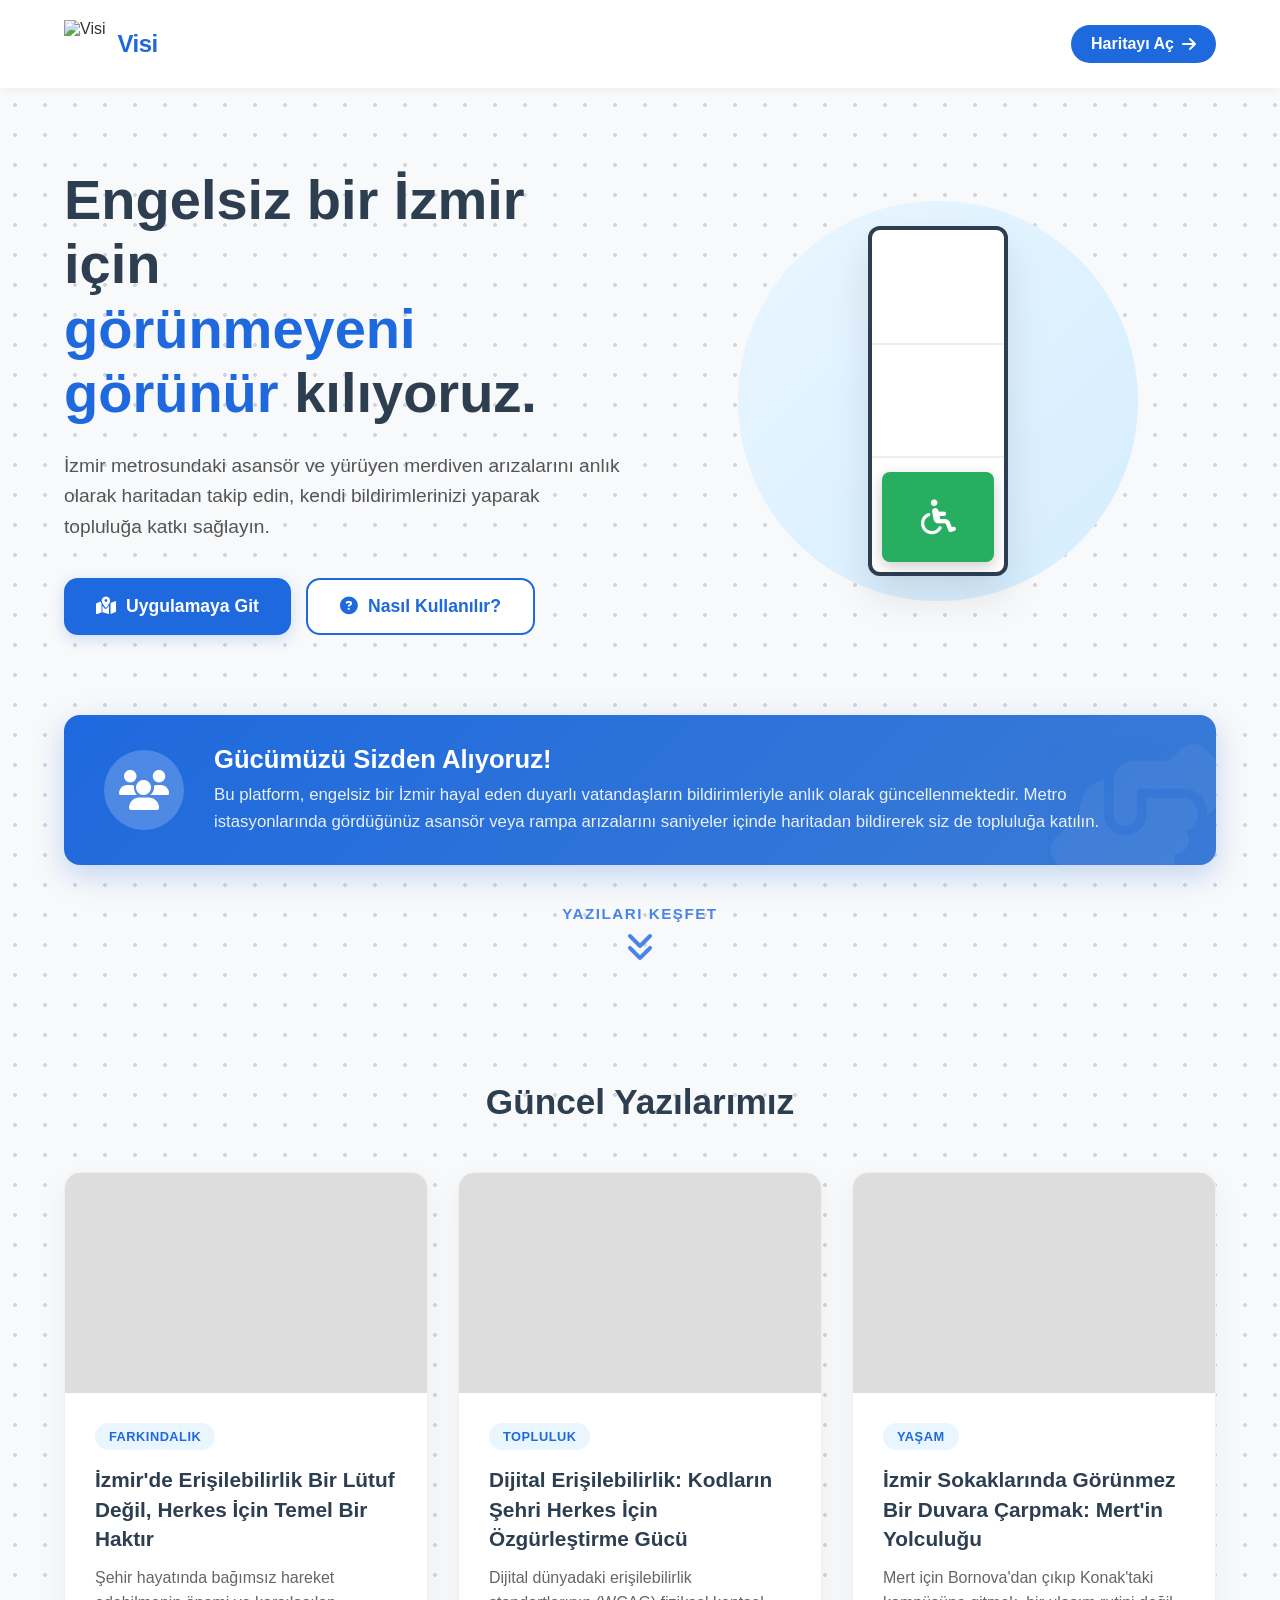
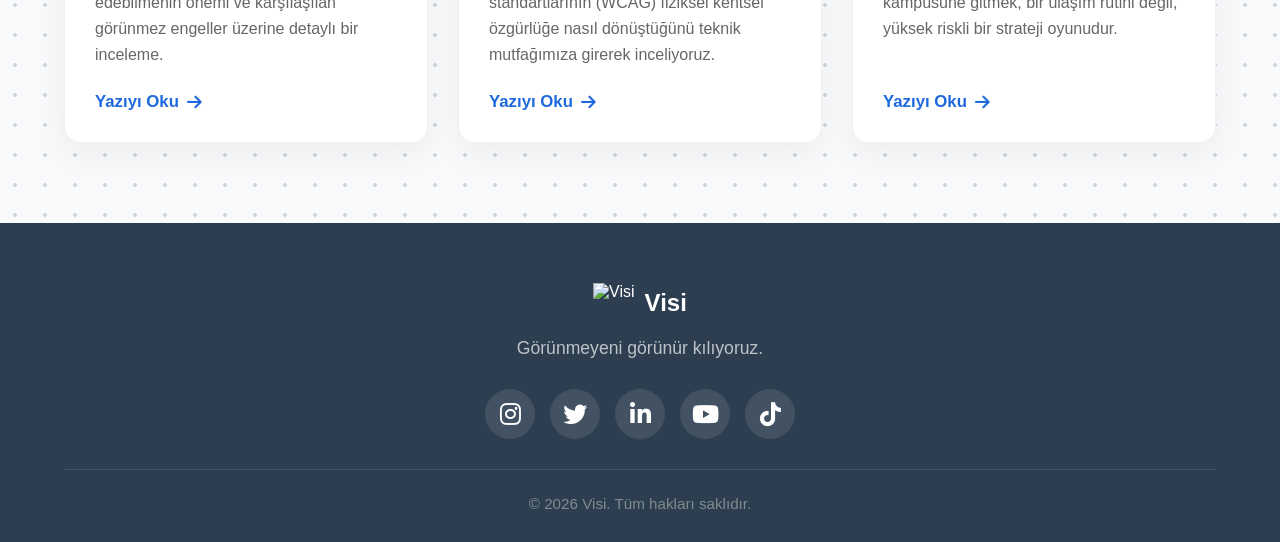
==== commit 30752f96: "Update index.html" ====
--- a/index.html
+++ b/index.html
@@ -19,47 +19,29 @@
         
         * { margin: 0; padding: 0; box-sizing: border-box; font-family: 'Segoe UI', Tahoma, Geneva, Verdana, sans-serif; }
         
+        /* DÜZELTME: Yumuşak kaydırma tüm HTML sayfasına tanımlandı */
+        html {
+            scroll-behavior: smooth;
+        }
+
         body { 
             background-color: var(--bg-light); 
             background-image: radial-gradient(#d1d5db 2px, transparent 2px);
             background-size: 30px 30px;
             color: #333; 
             overflow-x: hidden; 
-            scroll-behavior: smooth;
-        }
-        
-        /* HEADER */
+        }
+        
         header { display: flex; justify-content: space-between; align-items: center; padding: 20px 5%; background: white; box-shadow: 0 2px 10px rgba(0,0,0,0.05); position: sticky; top: 0; z-index: 100; }
-        .brand { display: flex; align-items: center; gap: 10px; text-decoration: none; color: inherit; }
-        
-        /* LOGO STİLİ GÜNCELLENDİ (PNG Resim İçin) */
-        .logo-img {
-            height: 40px; /* Üst menü için yükseklik */
-            width: auto; /* Genişlik otomatik ayarlansın */
-            border-radius: 8px; /* Hafif yuvarlak köşeler */
-            box-shadow: 0 2px 5px rgba(0,0,0,0.1); /* Hafif gölge */
-        }
-
-        .brand-title { font-size: 1.4rem; font-weight: 800; color: var(--primary); }
+        .brand { display: flex; align-items: center; gap: 12px; text-decoration: none; color: inherit; }
+        
+        .logo-img { height: 48px; width: auto; object-fit: contain; }
+        .brand-title { font-size: 1.5rem; font-weight: 800; color: var(--primary); letter-spacing: -0.5px; }
         .btn-header { background: var(--primary); color: white; padding: 10px 20px; border-radius: 30px; text-decoration: none; font-weight: 600; display: flex; align-items: center; gap: 8px; transition: 0.3s; }
         .btn-header:hover { transform: translateY(-2px); box-shadow: 0 4px 10px rgba(30,105,222,0.3); }
 
-        /* HERO BÖLÜMÜ */
-        .hero { 
-            display: flex; 
-            flex-direction: column;
-            padding: 80px 5% 40px; 
-            min-height: 85vh; 
-        }
-        
-        .hero-content {
-            display: flex;
-            align-items: center;
-            justify-content: space-between;
-            gap: 40px;
-            width: 100%;
-        }
-
+        .hero { display: flex; flex-direction: column; padding: 80px 5% 40px; min-height: 85vh; }
+        .hero-content { display: flex; align-items: center; justify-content: space-between; gap: 40px; width: 100%; }
         .hero-text { flex: 1; text-align: left; max-width: 600px; }
         .hero-text h1 { font-size: 3.5rem; color: var(--secondary); margin-bottom: 25px; line-height: 1.15; }
         .hero-text h1 span { color: var(--primary); }
@@ -72,7 +54,6 @@
         .btn-tut { background: white; color: var(--primary); border: 2px solid var(--primary); }
         .btn-tut:hover { background: var(--primary-light); transform: translateY(-3px); }
 
-        /* CSS ASANSÖR ANİMASYONU */
         .hero-visual { flex: 1; display: flex; justify-content: center; align-items: center; position: relative; }
         .visual-backdrop { position: absolute; width: 400px; height: 400px; background: linear-gradient(135deg, #eaf6ff 0%, #d4edff 100%); border-radius: 50%; z-index: 0; }
         .elevator-shaft { width: 140px; height: 350px; background: white; border: 4px solid var(--secondary); border-radius: 12px; position: relative; z-index: 1; padding: 10px; box-shadow: 0 20px 40px rgba(0,0,0,0.1); display: flex; flex-direction: column; justify-content: flex-end; overflow: visible; }
@@ -101,18 +82,9 @@
         .badge-error { top: 10%; right: -70px; color: var(--danger); animation: showBadgeError 10s infinite; border: 2px solid var(--danger); }
         .badge-fix { bottom: 15%; left: -60px; color: var(--success); animation: showBadgeFix 10s infinite; border: 2px solid var(--success); }
 
-        @keyframes showBadgeError {
-            0%, 34% { opacity: 0; transform: translateY(10px); }
-            35%, 55% { opacity: 1; transform: translateY(0); } 
-            56%, 100% { opacity: 0; transform: translateY(-10px); }
-        }
-        @keyframes showBadgeFix {
-            0%, 75% { opacity: 0; transform: translateY(10px); }
-            80%, 95% { opacity: 1; transform: translateY(0); } 
-            96%, 100% { opacity: 0; transform: translateY(-10px); }
-        }
-
-        /* TOPLULUK BANNER'I */
+        @keyframes showBadgeError { 0%, 34% { opacity: 0; transform: translateY(10px); } 35%, 55% { opacity: 1; transform: translateY(0); } 56%, 100% { opacity: 0; transform: translateY(-10px); } }
+        @keyframes showBadgeFix { 0%, 75% { opacity: 0; transform: translateY(10px); } 80%, 95% { opacity: 1; transform: translateY(0); } 96%, 100% { opacity: 0; transform: translateY(-10px); } }
+
         .community-banner {
             margin-top: 80px;
             background: linear-gradient(135deg, var(--primary) 0%, #3a7bd5 100%);
@@ -127,18 +99,17 @@
             position: relative;
             overflow: hidden;
         }
+        .community-banner::before { content: '\f4c4'; font-family: "Font Awesome 6 Free"; font-weight: 900; position: absolute; right: -20px; bottom: -30px; font-size: 150px; opacity: 0.05; }
         .cb-icon { font-size: 2.5rem; background: rgba(255,255,255,0.2); width: 80px; height: 80px; display: flex; justify-content: center; align-items: center; border-radius: 50%; flex-shrink: 0; }
         .cb-text h3 { font-size: 1.6rem; margin-bottom: 8px; font-weight: 800; }
         .cb-text p { font-size: 1.05rem; opacity: 0.9; line-height: 1.6; }
 
-        /* AŞAĞI KAYDIRMA OKU */
         .scroll-indicator { display: flex; flex-direction: column; align-items: center; justify-content: center; margin-top: 40px; color: var(--primary); text-decoration: none; cursor: pointer; opacity: 0.8; transition: 0.3s; }
         .scroll-indicator:hover { opacity: 1; transform: scale(1.05); }
         .scroll-indicator span { font-size: 0.95rem; font-weight: 700; letter-spacing: 1.5px; text-transform: uppercase; margin-bottom: 8px; }
         .scroll-indicator i { font-size: 2rem; animation: bounce 2s infinite; }
         @keyframes bounce { 0%, 20%, 50%, 80%, 100% { transform: translateY(0); } 40% { transform: translateY(-15px); } 60% { transform: translateY(-7px); } }
 
-        /* BLOG BÖLÜMÜ */
         .blog-section { padding: 80px 5%; scroll-margin-top: 80px; } 
         .section-title { text-align: center; font-size: 2.2rem; color: var(--secondary); margin-bottom: 50px; font-weight: 800; }
         .blog-grid { display: grid; grid-template-columns: repeat(auto-fit, minmax(300px, 1fr)); gap: 30px; max-width: 1200px; margin: 0 auto; }
@@ -152,43 +123,30 @@
         .read-more { color: var(--primary); font-weight: 700; text-decoration: none; display: inline-flex; align-items: center; gap: 8px; font-size: 1.05rem; align-self: flex-start; }
         .read-more:hover { gap: 12px; transition: 0.2s; } 
 
-        /* FOOTER & SOSYAL MEDYA */
         footer { background: var(--secondary); color: white; padding: 60px 5% 30px; text-align: center; }
         .footer-logo { display: flex; align-items: center; justify-content: center; gap: 10px; margin-bottom: 15px; }
-        
-        /* FOOTER LOGO STİLİ (PNG İçin) */
-        .footer-logo-img {
-            height: 35px; /* Footer için daha küçük */
-            width: auto;
-            border-radius: 6px;
-        }
-
+        .footer-logo-img { height: 40px; width: auto; object-fit: contain; }
         .footer-slogan { color: #bdc3c7; margin-bottom: 30px; font-size: 1.1rem; }
         .social-links { display: flex; justify-content: center; gap: 15px; margin-bottom: 30px; flex-wrap: wrap; }
         .social-links a { display: flex; align-items: center; justify-content: center; width: 50px; height: 50px; background: rgba(255,255,255,0.1); color: white; border-radius: 50%; font-size: 1.5rem; text-decoration: none; transition: 0.3s; }
         .social-links a:hover { background: var(--primary); transform: translateY(-5px); box-shadow: 0 10px 20px rgba(30,105,222,0.4); }
         .copyright { color: #7f8c8d; font-size: 0.95rem; border-top: 1px solid rgba(255,255,255,0.1); padding-top: 25px; margin-top: 20px; }
 
-        /* TUTORIAL MODAL (POP-UP) */
         .modal-overlay { position: fixed; top: 0; left: 0; width: 100%; height: 100%; background: rgba(0,0,0,0.8); z-index: 2000; display: none; justify-content: center; align-items: center; backdrop-filter: blur(5px); }
         .modal-card { background: white; width: 90%; max-width: 450px; padding: 40px 30px; border-radius: 20px; text-align: center; position: relative; animation: popIn 0.3s ease; }
         @keyframes popIn { from { transform: scale(0.9); opacity: 0; } to { transform: scale(1); opacity: 1; } }
         .close-btn { position: absolute; top: 15px; right: 20px; font-size: 28px; color: #999; cursor: pointer; transition: 0.2s; }
         .close-btn:hover { color: var(--danger); }
-        
         .slide { display: none; animation: fadeIn 0.4s; }
         .slide.active { display: block; }
         @keyframes fadeIn { from { opacity: 0; } to { opacity: 1; } }
-        
         .slide-icon { width: 90px; height: 90px; background: #eaf6ff; color: var(--primary); border-radius: 50%; display: flex; justify-content: center; align-items: center; font-size: 3rem; margin: 0 auto 20px; }
         .slide h2 { color: var(--secondary); margin-bottom: 15px; font-size: 1.6rem; }
         .slide p { color: #666; line-height: 1.6; margin-bottom: 30px; font-size: 1.05rem; }
-        
         .modal-footer { border-top: 1px solid #eee; padding-top: 25px; display: flex; flex-direction: column; align-items: center; gap: 20px; }
         .dots { display: flex; gap: 8px; }
         .dot { width: 10px; height: 10px; background: #ddd; border-radius: 50%; transition: 0.3s; }
         .dot.active { background: var(--primary); width: 25px; border-radius: 10px; }
-        
         .btn-modal { width: 100%; padding: 16px; background: var(--primary); color: white; border: none; border-radius: 14px; font-size: 1.1rem; font-weight: bold; cursor: pointer; transition: 0.2s; }
         .btn-modal:hover { background: #1557b0; }
 
@@ -199,10 +157,8 @@
             .hero h1 { font-size: 2.2rem; }
             .hero-buttons { justify-content: center; }
             .btn-large { width: 100%; justify-content: center; }
-            
             .community-banner { flex-direction: column; text-align: center; padding: 25px 20px; margin-top: 50px; }
             .cb-text h3 { font-size: 1.4rem; }
-
             .hero-visual { margin-top: 30px; width: 100%; }
             .visual-backdrop { width: 250px; height: 250px; }
             .elevator-shaft { width: 100px; height: 250px; }
@@ -211,7 +167,7 @@
                 0%, 15% { transform: translateY(0); background: var(--success); box-shadow: 0 0 10px rgba(39, 174, 96, 0.4); } 
                 30% { transform: translateY(-165px); background: var(--success); box-shadow: 0 0 10px rgba(39, 174, 96, 0.4); } 
                 35% { transform: translateY(-165px); background: var(--danger); box-shadow: 0 0 20px rgba(192, 57, 43, 0.8); } 
-                40%, 55% { transform: translateY(-165px); background: var(--danger); box-shadow: 0 0 10px rgba(39, 174, 96, 0.5); } 
+                40%, 55% { transform: translateY(-165px); background: var(--danger); box-shadow: 0 0 10px rgba(192, 57, 43, 0.5); } 
                 60%, 75% { transform: translateY(-165px); background: var(--warning); box-shadow: 0 0 15px rgba(243, 156, 18, 0.6); } 
                 80% { transform: translateY(-165px); background: var(--success); box-shadow: 0 0 10px rgba(39, 174, 96, 0.4); } 
                 95%, 100% { transform: translateY(0); background: var(--success); box-shadow: 0 0 10px rgba(39, 174, 96, 0.4); } 
@@ -267,7 +223,7 @@
             </div>
         </div>
 
-        <a href="#blog" class="scroll-indicator">
+        <a href="#blog" class="scroll-indicator" id="discoverBtn">
             <span>Yazıları Keşfet</span>
             <i class="fas fa-angle-double-down"></i>
         </a>
@@ -375,6 +331,15 @@
                 nextBtn.style.backgroundColor = "var(--primary)";
             }
         }
+
+        /* YENİ EKLENEN YUMUŞAK KAYDIRMA SCRİPTİ (Garantili Çalışması İçin) */
+        document.getElementById('discoverBtn').addEventListener('click', function(e) {
+            e.preventDefault();
+            document.getElementById('blog').scrollIntoView({
+                behavior: 'smooth',
+                block: 'start'
+            });
+        });
     </script>
 </body>
 </html>
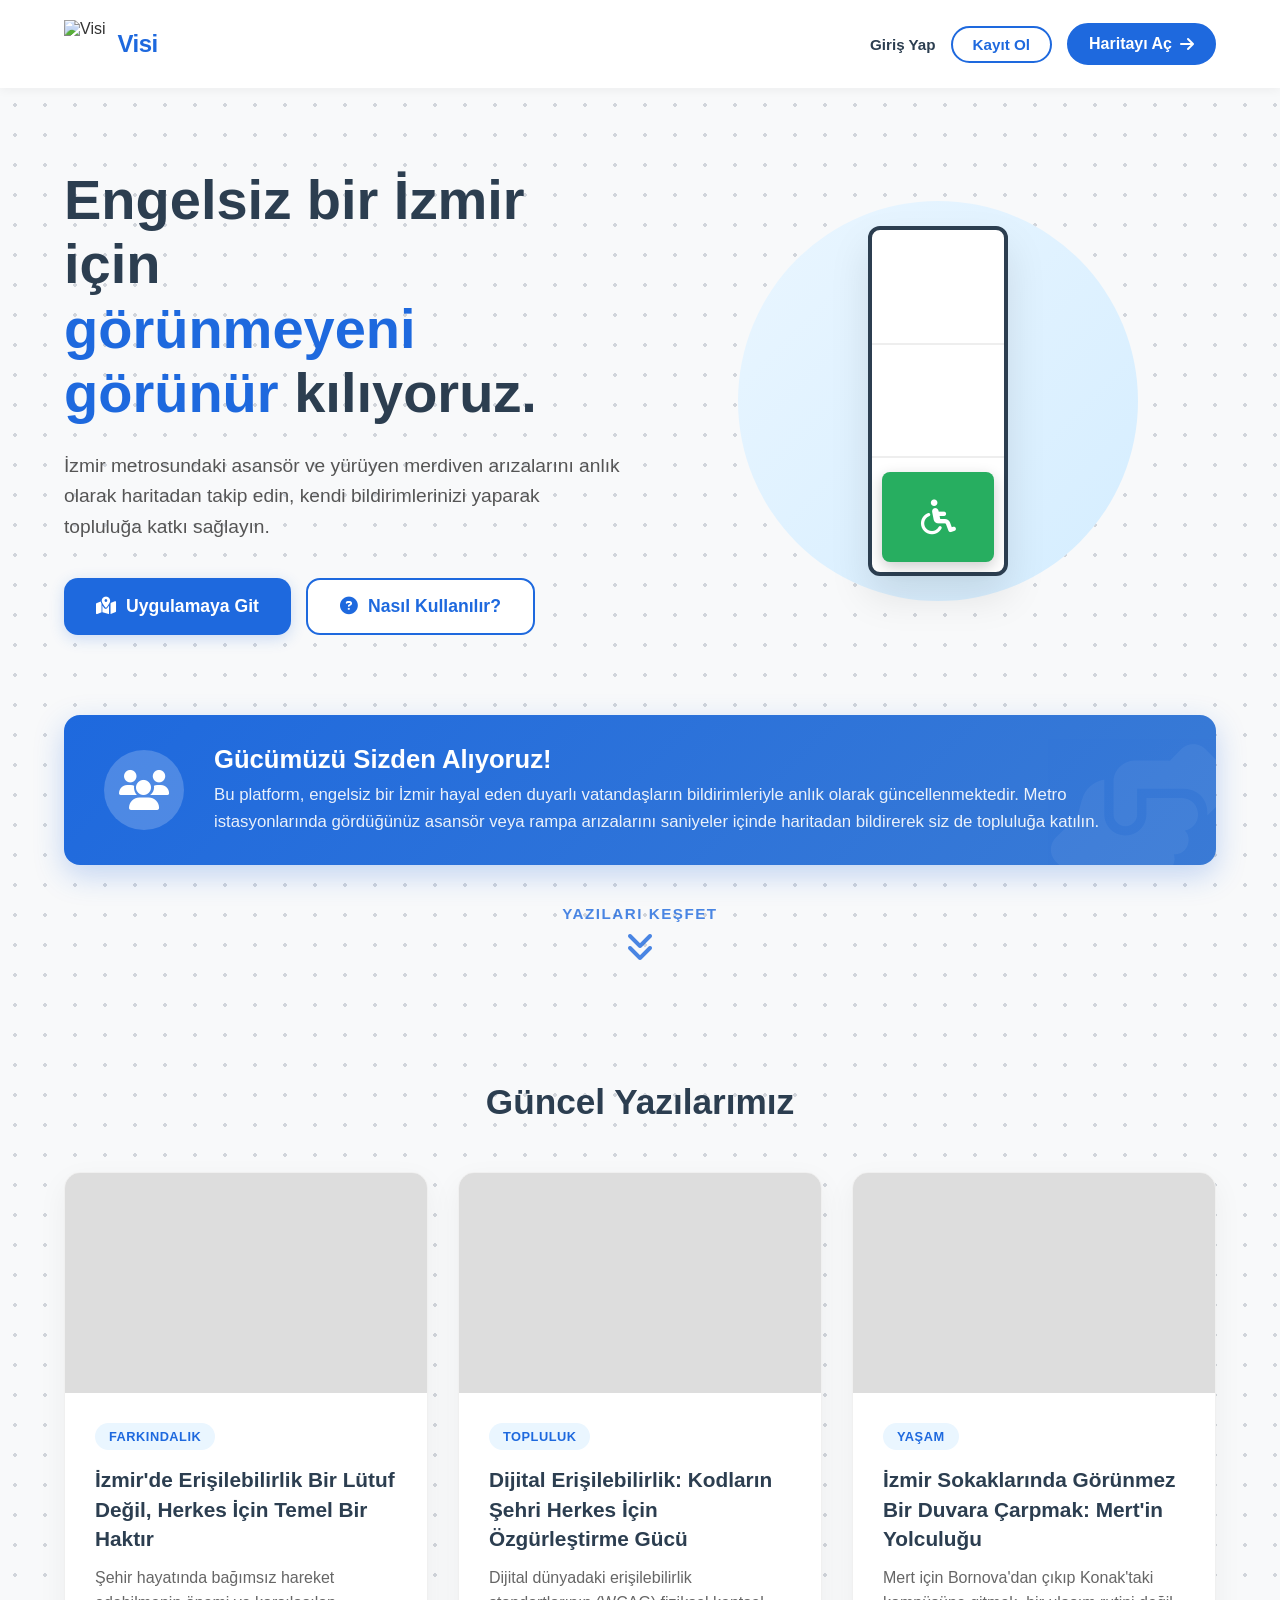
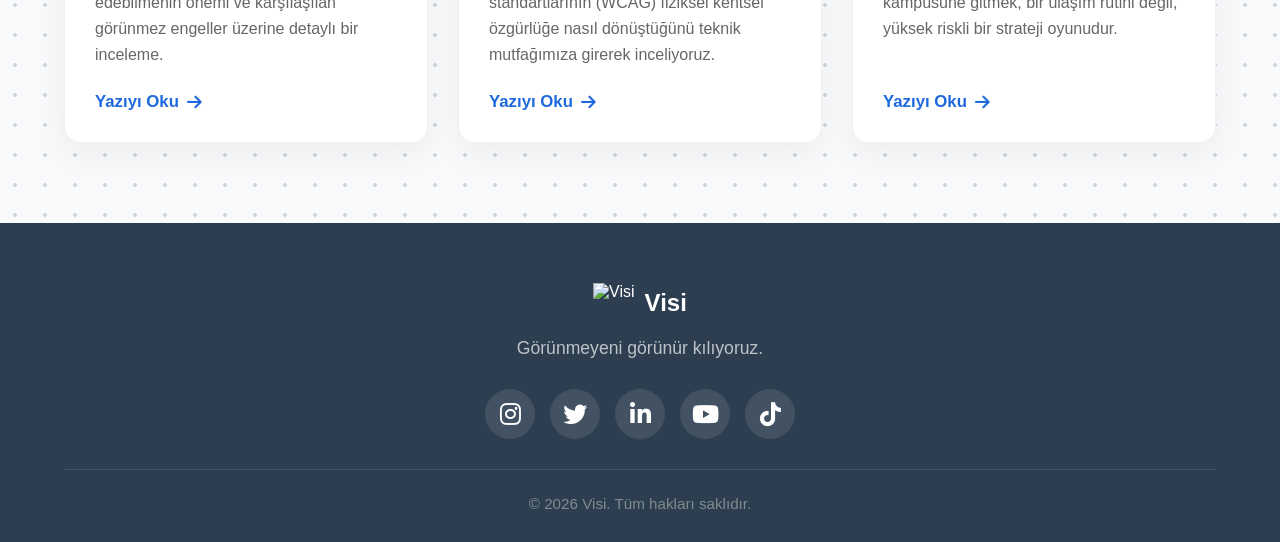
==== commit 4615e85d: "Update index.html" ====
--- a/index.html
+++ b/index.html
@@ -19,10 +19,7 @@
         
         * { margin: 0; padding: 0; box-sizing: border-box; font-family: 'Segoe UI', Tahoma, Geneva, Verdana, sans-serif; }
         
-        /* DÜZELTME: Yumuşak kaydırma tüm HTML sayfasına tanımlandı */
-        html {
-            scroll-behavior: smooth;
-        }
+        html { scroll-behavior: smooth; }
 
         body { 
             background-color: var(--bg-light); 
@@ -34,11 +31,16 @@
         
         header { display: flex; justify-content: space-between; align-items: center; padding: 20px 5%; background: white; box-shadow: 0 2px 10px rgba(0,0,0,0.05); position: sticky; top: 0; z-index: 100; }
         .brand { display: flex; align-items: center; gap: 12px; text-decoration: none; color: inherit; }
-        
         .logo-img { height: 48px; width: auto; object-fit: contain; }
         .brand-title { font-size: 1.5rem; font-weight: 800; color: var(--primary); letter-spacing: -0.5px; }
-        .btn-header { background: var(--primary); color: white; padding: 10px 20px; border-radius: 30px; text-decoration: none; font-weight: 600; display: flex; align-items: center; gap: 8px; transition: 0.3s; }
-        .btn-header:hover { transform: translateY(-2px); box-shadow: 0 4px 10px rgba(30,105,222,0.3); }
+        
+        .header-actions { display: flex; align-items: center; gap: 15px; }
+        .nav-link { color: var(--secondary); font-weight: 600; text-decoration: none; transition: 0.2s; font-size: 0.95rem; }
+        .nav-link:hover { color: var(--primary); }
+        .btn-outline { border: 2px solid var(--primary); color: var(--primary); padding: 8px 20px; border-radius: 30px; font-weight: 600; text-decoration: none; transition: 0.3s; font-size: 0.95rem; }
+        .btn-outline:hover { background: var(--primary); color: white; box-shadow: 0 4px 10px rgba(30,105,222,0.2); }
+        .btn-header { background: var(--primary); color: white; padding: 10px 20px; border-radius: 30px; text-decoration: none; font-weight: 600; display: flex; align-items: center; gap: 8px; transition: 0.3s; border: 2px solid var(--primary); }
+        .btn-header:hover { background: #1557b0; border-color: #1557b0; transform: translateY(-2px); box-shadow: 0 4px 10px rgba(30,105,222,0.3); }
 
         .hero { display: flex; flex-direction: column; padding: 80px 5% 40px; min-height: 85vh; }
         .hero-content { display: flex; align-items: center; justify-content: space-between; gap: 40px; width: 100%; }
@@ -71,12 +73,7 @@
             80% { transform: translateY(-230px); background: var(--success); box-shadow: 0 0 15px rgba(39, 174, 96, 0.4); } 
             95%, 100% { transform: translateY(0); background: var(--success); box-shadow: 0 0 15px rgba(39, 174, 96, 0.4); } 
         }
-
-        @keyframes iconChange {
-            0%, 34% { transform: scale(1); }
-            35%, 40% { transform: scale(1.2) rotate(10deg); } 
-            41%, 100% { transform: scale(1); }
-        }
+        @keyframes iconChange { 0%, 34% { transform: scale(1); } 35%, 40% { transform: scale(1.2) rotate(10deg); } 41%, 100% { transform: scale(1); } }
 
         .floating-badge { position: absolute; background: white; padding: 8px 15px; border-radius: 20px; font-weight: 700; font-size: 0.85rem; box-shadow: 0 5px 15px rgba(0,0,0,0.1); opacity: 0; transition: 0.3s; z-index: 10; white-space: nowrap; }
         .badge-error { top: 10%; right: -70px; color: var(--danger); animation: showBadgeError 10s infinite; border: 2px solid var(--danger); }
@@ -85,20 +82,7 @@
         @keyframes showBadgeError { 0%, 34% { opacity: 0; transform: translateY(10px); } 35%, 55% { opacity: 1; transform: translateY(0); } 56%, 100% { opacity: 0; transform: translateY(-10px); } }
         @keyframes showBadgeFix { 0%, 75% { opacity: 0; transform: translateY(10px); } 80%, 95% { opacity: 1; transform: translateY(0); } 96%, 100% { opacity: 0; transform: translateY(-10px); } }
 
-        .community-banner {
-            margin-top: 80px;
-            background: linear-gradient(135deg, var(--primary) 0%, #3a7bd5 100%);
-            border-radius: 16px;
-            padding: 30px 40px;
-            color: white;
-            display: flex;
-            align-items: center;
-            gap: 30px;
-            box-shadow: 0 10px 30px rgba(30,105,222,0.25);
-            width: 100%;
-            position: relative;
-            overflow: hidden;
-        }
+        .community-banner { margin-top: 80px; background: linear-gradient(135deg, var(--primary) 0%, #3a7bd5 100%); border-radius: 16px; padding: 30px 40px; color: white; display: flex; align-items: center; gap: 30px; box-shadow: 0 10px 30px rgba(30,105,222,0.25); width: 100%; position: relative; overflow: hidden; }
         .community-banner::before { content: '\f4c4'; font-family: "Font Awesome 6 Free"; font-weight: 900; position: absolute; right: -20px; bottom: -30px; font-size: 150px; opacity: 0.05; }
         .cb-icon { font-size: 2.5rem; background: rgba(255,255,255,0.2); width: 80px; height: 80px; display: flex; justify-content: center; align-items: center; border-radius: 50%; flex-shrink: 0; }
         .cb-text h3 { font-size: 1.6rem; margin-bottom: 8px; font-weight: 800; }
@@ -157,6 +141,9 @@
             .hero h1 { font-size: 2.2rem; }
             .hero-buttons { justify-content: center; }
             .btn-large { width: 100%; justify-content: center; }
+            
+            .nav-link, .btn-outline { display: none; }
+            
             .community-banner { flex-direction: column; text-align: center; padding: 25px 20px; margin-top: 50px; }
             .cb-text h3 { font-size: 1.4rem; }
             .hero-visual { margin-top: 30px; width: 100%; }
@@ -188,9 +175,14 @@
             <img src="visi-logo.png" alt="Visi" class="logo-img">
             <h1 class="brand-title">Visi</h1>
         </a>
-        <a href="harita.html" class="btn-header">
-            <span>Haritayı Aç</span> <i class="fas fa-arrow-right"></i>
-        </a>
+        
+        <div class="header-actions">
+            <a href="harita.html" class="nav-link">Giriş Yap</a>
+            <a href="harita.html" class="btn-outline">Kayıt Ol</a>
+            <a href="harita.html" class="btn-header">
+                <span>Haritayı Aç</span> <i class="fas fa-arrow-right"></i>
+            </a>
+        </div>
     </header>
 
     <section class="hero">
@@ -332,7 +324,6 @@
             }
         }
 
-        /* YENİ EKLENEN YUMUŞAK KAYDIRMA SCRİPTİ (Garantili Çalışması İçin) */
         document.getElementById('discoverBtn').addEventListener('click', function(e) {
             e.preventDefault();
             document.getElementById('blog').scrollIntoView({
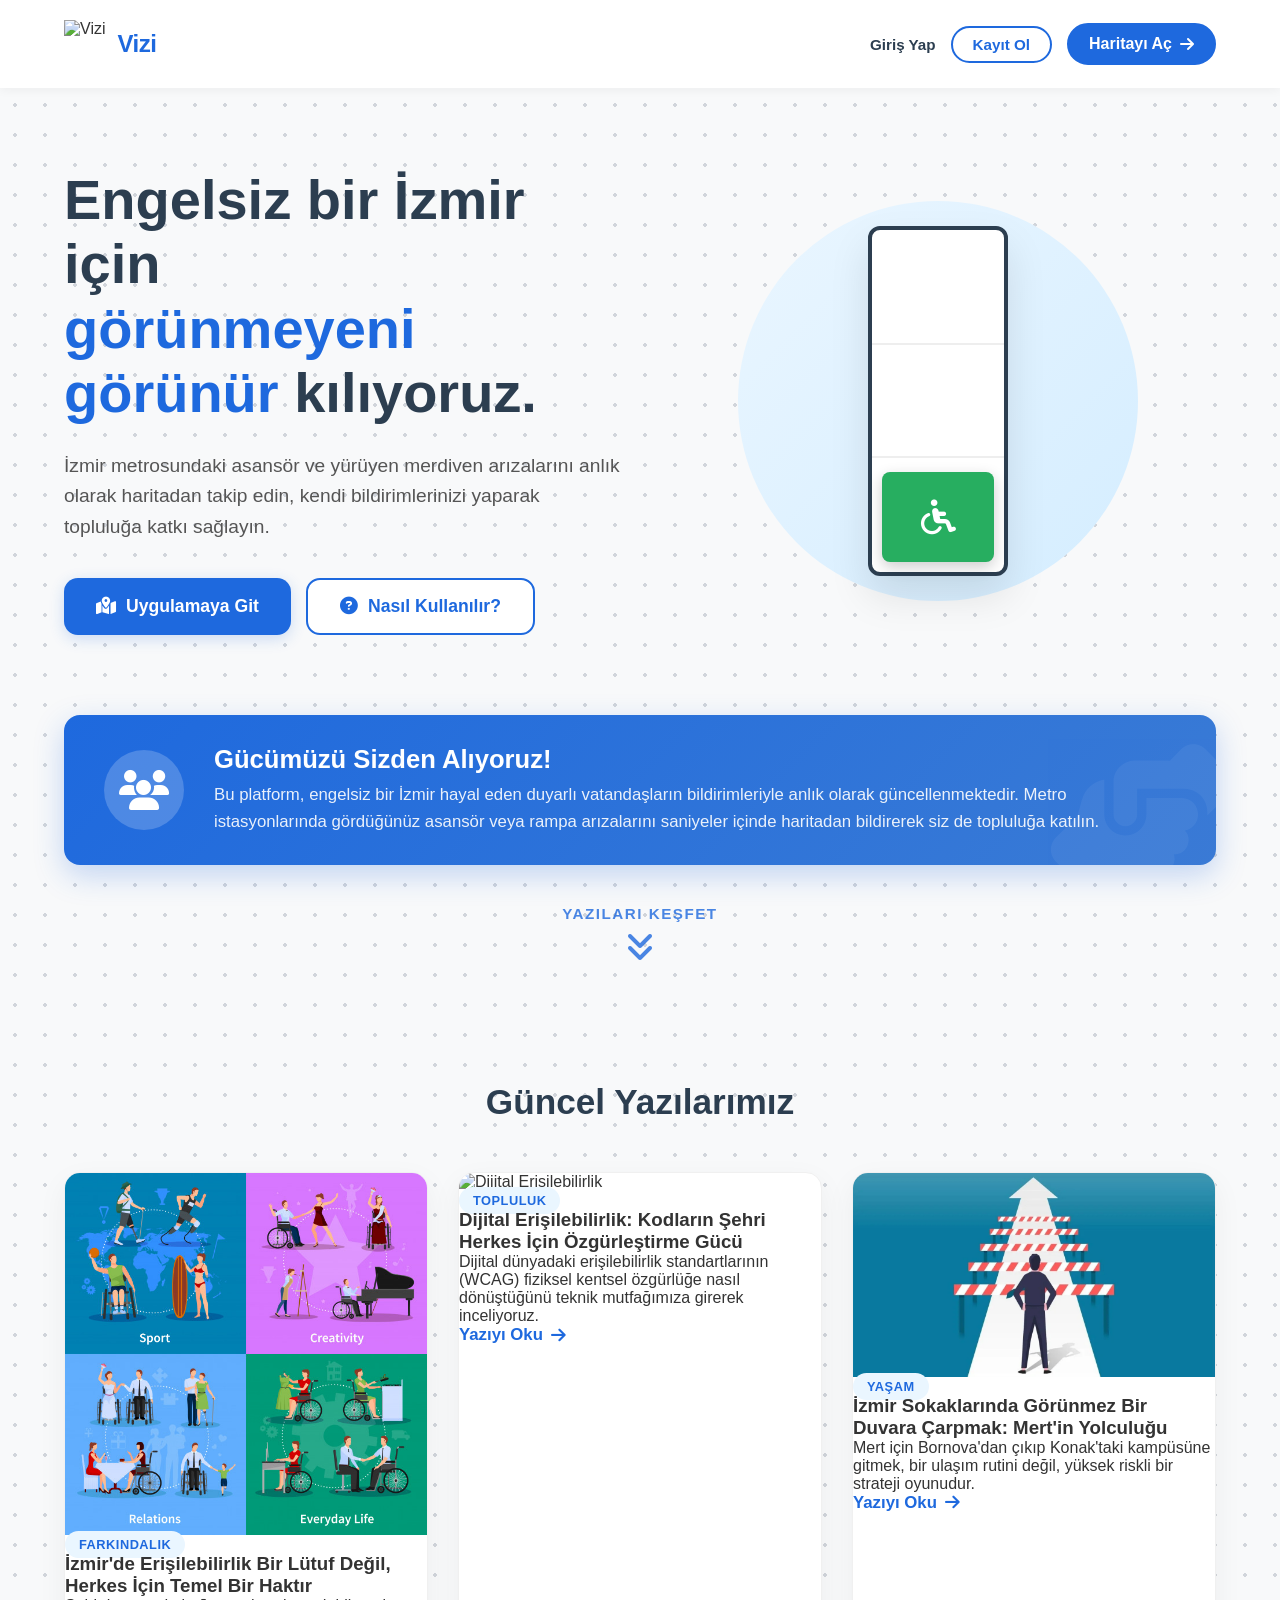
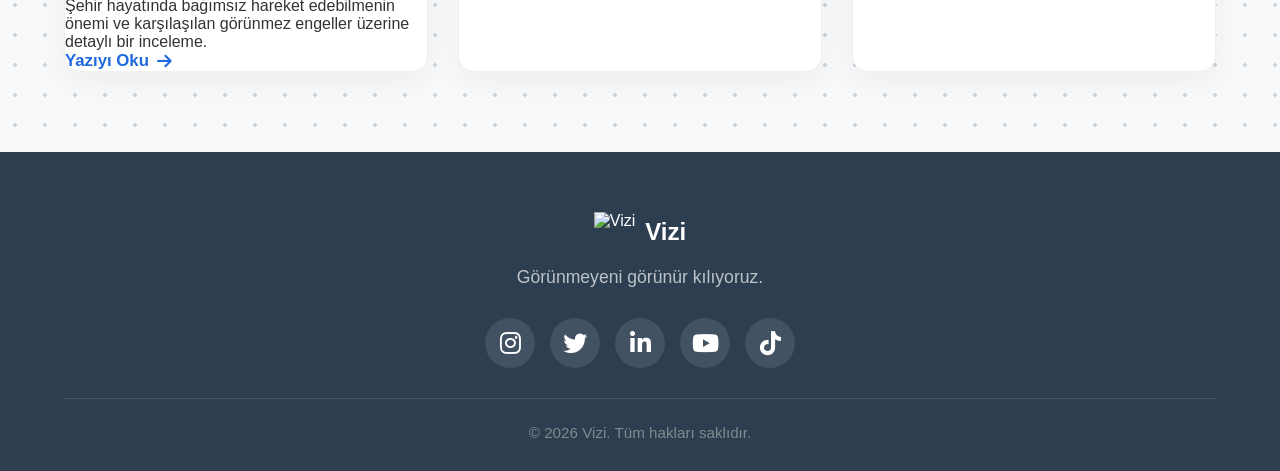
==== commit dab58fbb: "Update index.html" ====
--- a/index.html
+++ b/index.html
@@ -3,7 +3,7 @@
 <head>
     <meta charset="UTF-8">
     <meta name="viewport" content="width=device-width, initial-scale=1.0">
-    <title>Visi | Görünmeyeni Görünür Kılıyoruz</title>
+    <title>Vizi | Görünmeyeni Görünür Kılıyoruz</title>
     
     <link rel="stylesheet" href="https://cdnjs.cloudflare.com/ajax/libs/font-awesome/6.4.0/css/all.min.css">
     
@@ -58,7 +58,7 @@
 
         .hero-visual { flex: 1; display: flex; justify-content: center; align-items: center; position: relative; }
         .visual-backdrop { position: absolute; width: 400px; height: 400px; background: linear-gradient(135deg, #eaf6ff 0%, #d4edff 100%); border-radius: 50%; z-index: 0; }
-        .elevator-shaft { width: 140px; height: 350px; background: white; border: 4px solid var(--secondary); border-radius: 12px; position: relative; z-index: 1; padding: 10px; box-shadow: 0 20px 40px rgba(0,0,0,0.1); display: flex; flex-direction: column; justify-content: flex-end; overflow: visible; }
+        .elevator-shaft { width: 140px; height: 350px; background: white; border: 4px solid var(--secondary); border-radius: 12px; position: relative; z-index: 1; padding: 10px; box-shadow: 0 20px 40px rgba(0,0,0,0.1); display: flex; flex-direction: column; justify-content: flex-end; overflow: ble; }
         .elevator-shaft::before { content: ''; position: absolute; width: 100%; height: 2px; background: #eee; top: 33%; left: 0; }
         .elevator-shaft::after { content: ''; position: absolute; width: 100%; height: 2px; background: #eee; top: 66%; left: 0; }
         .elevator-cabin { width: 100%; height: 90px; background: var(--success); border-radius: 8px; display: flex; justify-content: center; align-items: center; color: white; font-size: 35px; position: relative; z-index: 2; box-shadow: 0 5px 15px rgba(0,0,0,0.2); animation: elevatorJourney 10s infinite cubic-bezier(0.4, 0, 0.2, 1); }
@@ -172,8 +172,8 @@
 
     <header>
         <a href="#" class="brand">
-            <img src="visi-logo.png" alt="Visi" class="logo-img">
-            <h1 class="brand-title">Visi</h1>
+            <img src="visi-logo.png" alt="Vizi" class="logo-img">
+            <h1 class="brand-title">Vizi</h1>
         </a>
         
         <div class="header-actions">
@@ -225,53 +225,56 @@
         <h2 class="section-title">Güncel Yazılarımız</h2>
         <div class="blog-grid">
             
-            <article class="blog-card">
-                <div class="blog-img" style="background-image: url('https://images.unsplash.com/photo-1573385419999-5f2122c60c87?auto=format&fit=crop&w=600&q=80');"></div>
-                <div class="blog-content">
-                    <span class="blog-tag">Farkındalık</span>
-                    <h3>İzmir'de Erişilebilirlik Bir Lütuf Değil, Herkes İçin Temel Bir Haktır</h3>
-                    <p>Şehir hayatında bağımsız hareket edebilmenin önemi ve karşılaşılan görünmez engeller üzerine detaylı bir inceleme.</p>
-                    <a href="blog1.html" class="read-more">Yazıyı Oku <i class="fas fa-arrow-right"></i></a>
+           <div class="blog-card">
+            <img src="eriselebilirlik.png" alt="Erişilebilirlik Farkındalığı" class="blog-hero-image">
+            
+            <div class="blog-card-content">
+                <span class="blog-tag">FARKINDALIK</span>
+                <h3>İzmir'de Erişilebilirlik Bir Lütuf Değil, Herkes İçin Temel Bir Haktır</h3>
+                <p>Şehir hayatında bağımsız hareket edebilmenin önemi ve karşılaşılan görünmez engeller üzerine detaylı bir inceleme.</p>
+                <a href="blog1.html" class="read-more">Yazıyı Oku <i class="fas fa-arrow-right"></i></a>
+            </div>
+        </div>
+
+        <div class="blog-card">
+            <img src="dijital.png" alt="Dijital Erişilebilirlik" class="blog-hero-image">
+            
+            <div class="blog-card-content">
+                <span class="blog-tag">TOPLULUK</span>
+                <h3>Dijital Erişilebilirlik: Kodların Şehri Herkes İçin Özgürleştirme Gücü</h3>
+                <p>Dijital dünyadaki erişilebilirlik standartlarının (WCAG) fiziksel kentsel özgürlüğe nasıl dönüştüğünü teknik mutfağımıza girerek inceliyoruz.</p>
+                <a href="blog2.html" class="read-more">Yazıyı Oku <i class="fas fa-arrow-right"></i></a>
+            </div>
+        </div>
+
+        <div class="blog-card">
+           <img src="engel.png" alt="Şehirde Engelleri Aşmak" class="blog-hero-image">
+            
+            <div class="blog-card-content">
+                <span class="blog-tag">YAŞAM</span>
+                <h3>İzmir Sokaklarında Görünmez Bir Duvara Çarpmak: Mert'in Yolculuğu</h3>
+                <p>Mert için Bornova'dan çıkıp Konak'taki kampüsüne gitmek, bir ulaşım rutini değil, yüksek riskli bir strateji oyunudur.</p>
+                <a href="blog3.html" class="read-more">Yazıyı Oku <i class="fas fa-arrow-right"></i></a>
                 </div>
             </article>
 
-            <article class="blog-card">
-                <div class="blog-img" style="background-image: url('https://images.unsplash.com/photo-1518092892973-2e061a9ba46c?auto=format&fit=crop&w=600&q=80');"></div>
-                <div class="blog-content">
-                    <span class="blog-tag">Topluluk</span>
-                    <h3>Dijital Erişilebilirlik: Kodların Şehri Herkes İçin Özgürleştirme Gücü</h3>
-                    <p>Dijital dünyadaki erişilebilirlik standartlarının (WCAG) fiziksel kentsel özgürlüğe nasıl dönüştüğünü teknik mutfağımıza girerek inceliyoruz.</p>
-                    <a href="blog2.html" class="read-more">Yazıyı Oku <i class="fas fa-arrow-right"></i></a>
-                </div>
-            </article>
-
-            <article class="blog-card">
-                <div class="blog-img" style="background-image: url('https://images.unsplash.com/photo-1596752763261-26ec03b7a5a8?auto=format&fit=crop&w=600&q=80');"></div>
-                <div class="blog-content">
-                    <span class="blog-tag">Yaşam</span>
-                    <h3>İzmir Sokaklarında Görünmez Bir Duvara Çarpmak: Mert'in Yolculuğu</h3>
-                    <p>Mert için Bornova'dan çıkıp Konak'taki kampüsüne gitmek, bir ulaşım rutini değil, yüksek riskli bir strateji oyunudur.</p>
-                    <a href="blog3.html" class="read-more">Yazıyı Oku <i class="fas fa-arrow-right"></i></a>
-                </div>
-            </article>
-
         </div>
     </section>
 
     <footer>
         <div class="footer-logo">
-            <img src="visi-logo.png" alt="Visi" class="footer-logo-img">
-            <h2>Visi</h2>
+            <img src="visi-logo.png" alt="Vizi" class="footer-logo-img">
+            <h2>Vizi</h2>
         </div>
         <p class="footer-slogan">Görünmeyeni görünür kılıyoruz.</p>
         <div class="social-links">
-            <a href="https://www.instagram.com/gorunmeyenigoster/" target="_blank" rel="noopener noreferrer" aria-label="Instagram"><i class="fab fa-instagram"></i></a>
+            <a href="https://www.instagram.com/showtheunseen/" target="_blank" rel="noopener noreferrer" aria-label="Instagram"><i class="fab fa-instagram"></i></a>
             <a href="#" aria-label="Twitter"><i class="fab fa-twitter"></i></a>
             <a href="#" aria-label="LinkedIn"><i class="fab fa-linkedin-in"></i></a>
             <a href="#" aria-label="YouTube"><i class="fab fa-youtube"></i></a>
             <a href="#" aria-label="TikTok"><i class="fab fa-tiktok"></i></a>
         </div>
-        <div class="copyright">© 2026 Visi. Tüm hakları saklıdır.</div>
+        <div class="copyright">© 2026 Vizi. Tüm hakları saklıdır.</div>
     </footer>
 
     <div class="modal-overlay" id="tutorialModal">
@@ -290,7 +293,7 @@
             <div class="slide">
                 <div class="slide-icon"><i class="fas fa-star"></i></div>
                 <h2>Puan Toplayın</h2>
-                <p>Yaptığınız her doğru bildirim ve doğrulama size puan kazandırır. Seviye atlayarak Visi topluluğunun güvenilir bir elçisi olun.</p>
+                <p>Yaptığınız her doğru bildirim ve doğrulama size puan kazandırır. Seviye atlayarak Vizi topluluğunun güvenilir bir elçisi olun.</p>
             </div>
             <div class="modal-footer">
                 <div class="dots"><span class="dot active"></span><span class="dot"></span><span class="dot"></span></div>
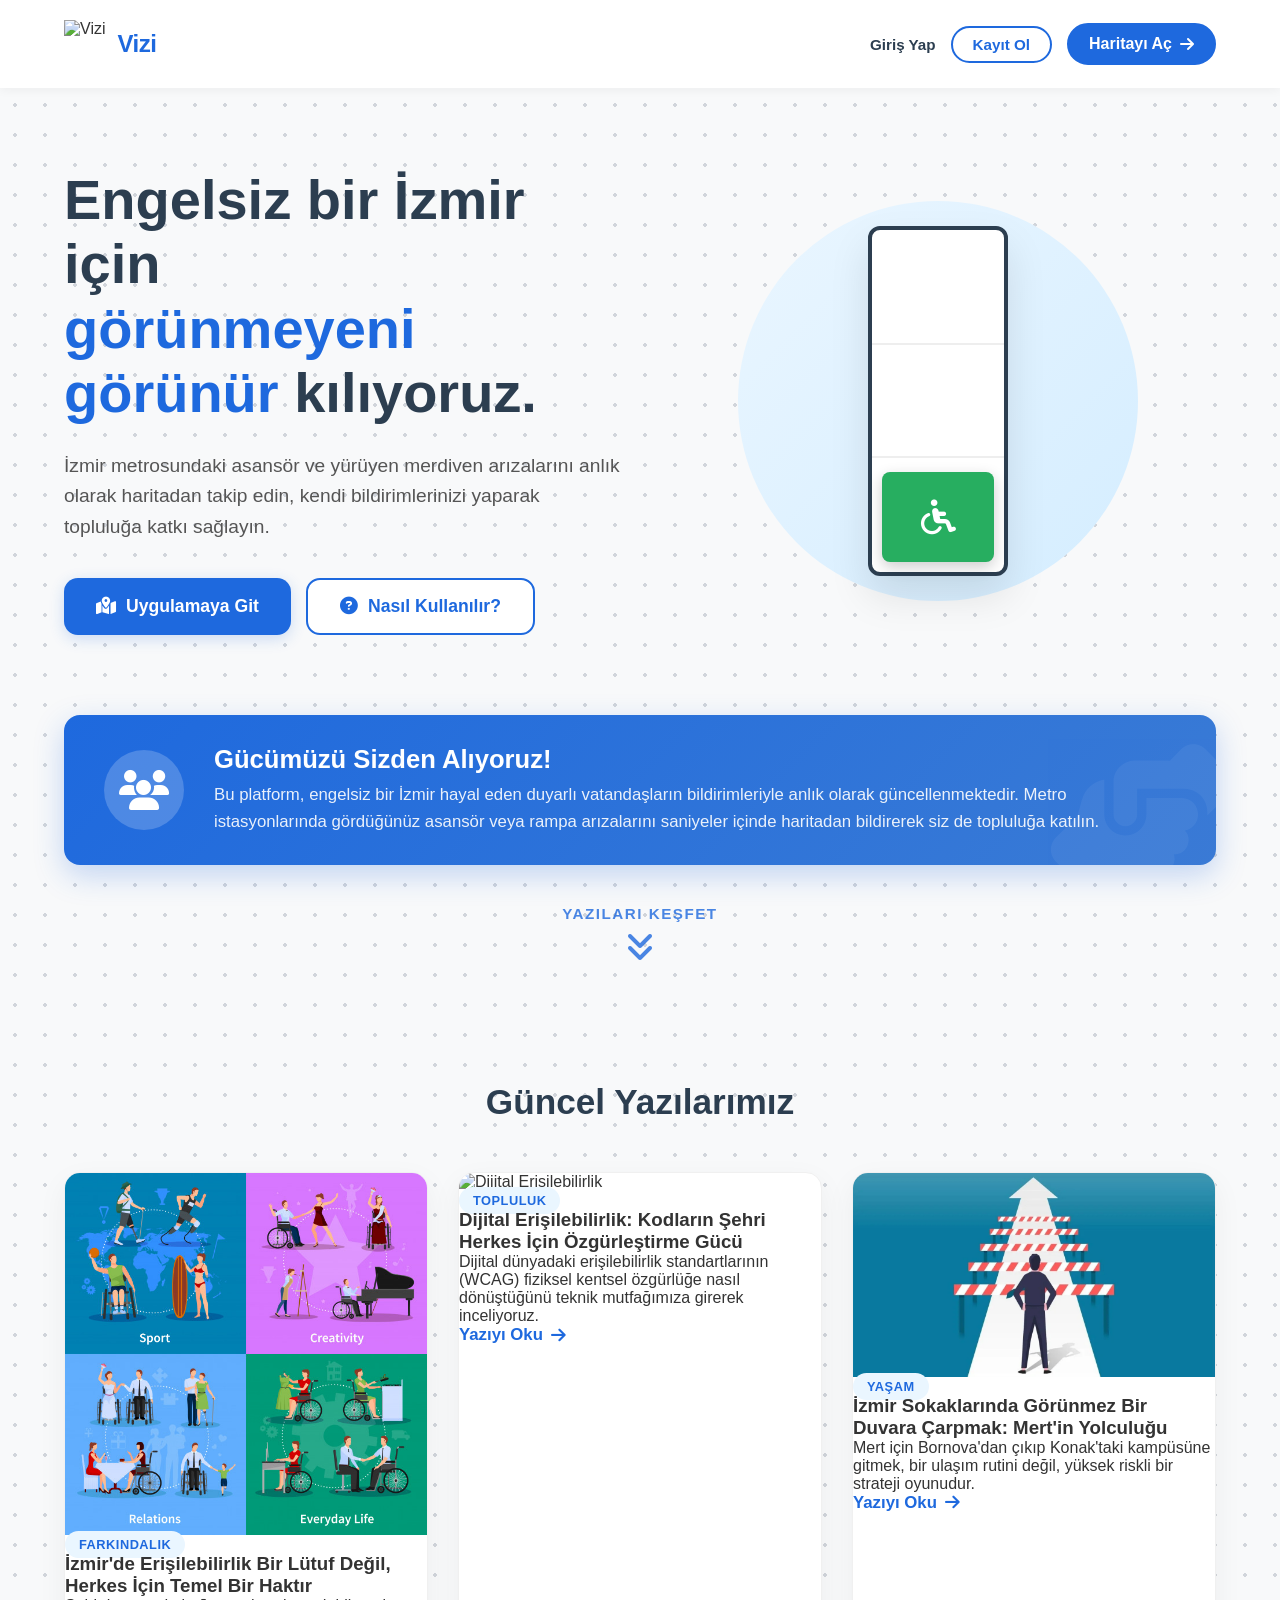
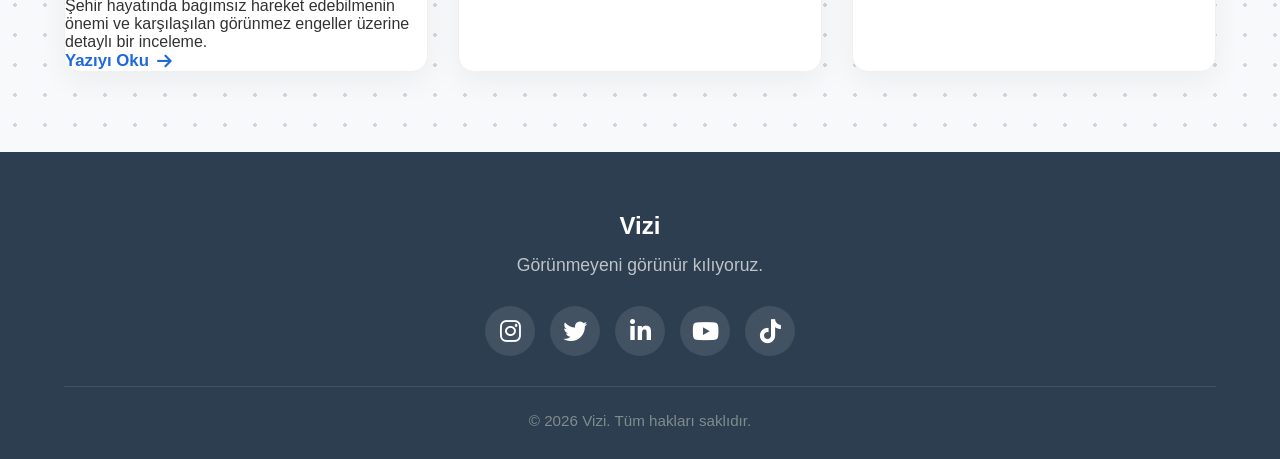
==== commit 65c3b207: "Update index.html" ====
--- a/index.html
+++ b/index.html
@@ -263,7 +263,6 @@
 
     <footer>
         <div class="footer-logo">
-            <img src="visi-logo.png" alt="Vizi" class="footer-logo-img">
             <h2>Vizi</h2>
         </div>
         <p class="footer-slogan">Görünmeyeni görünür kılıyoruz.</p>
